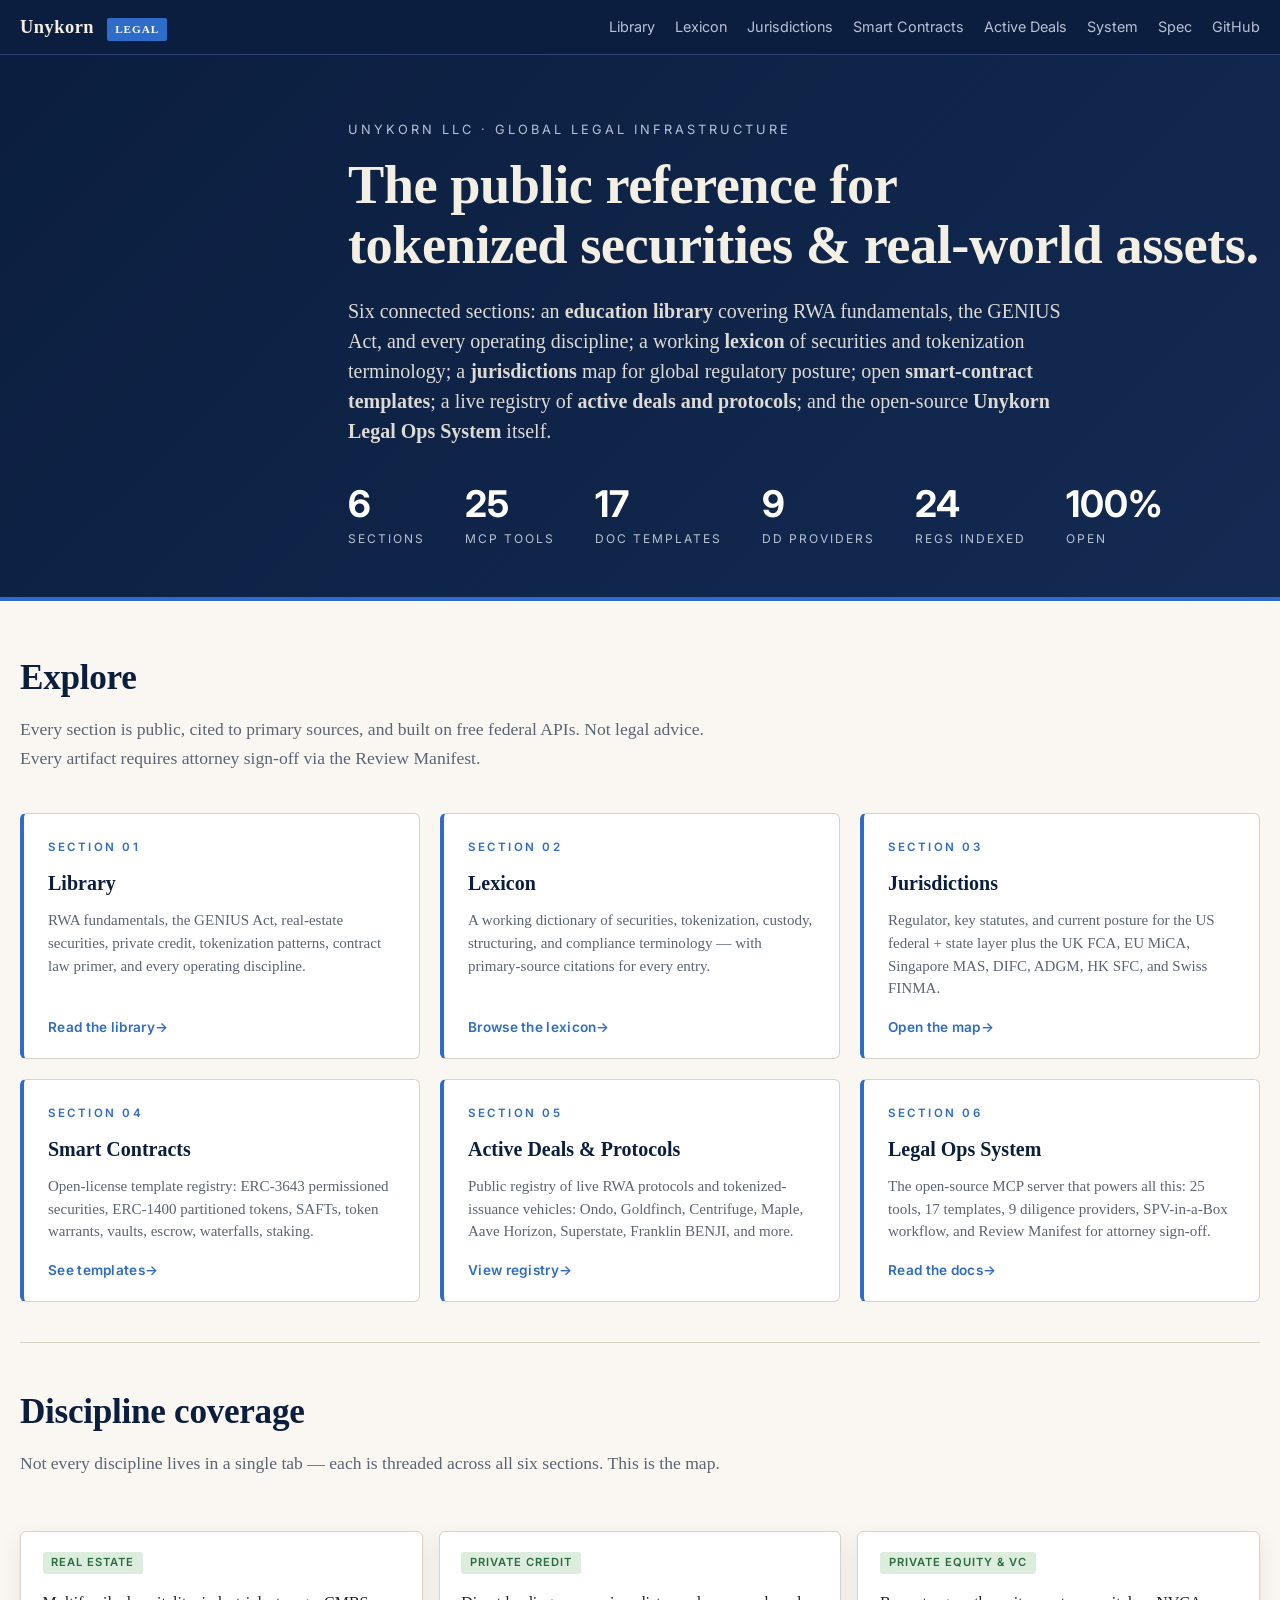
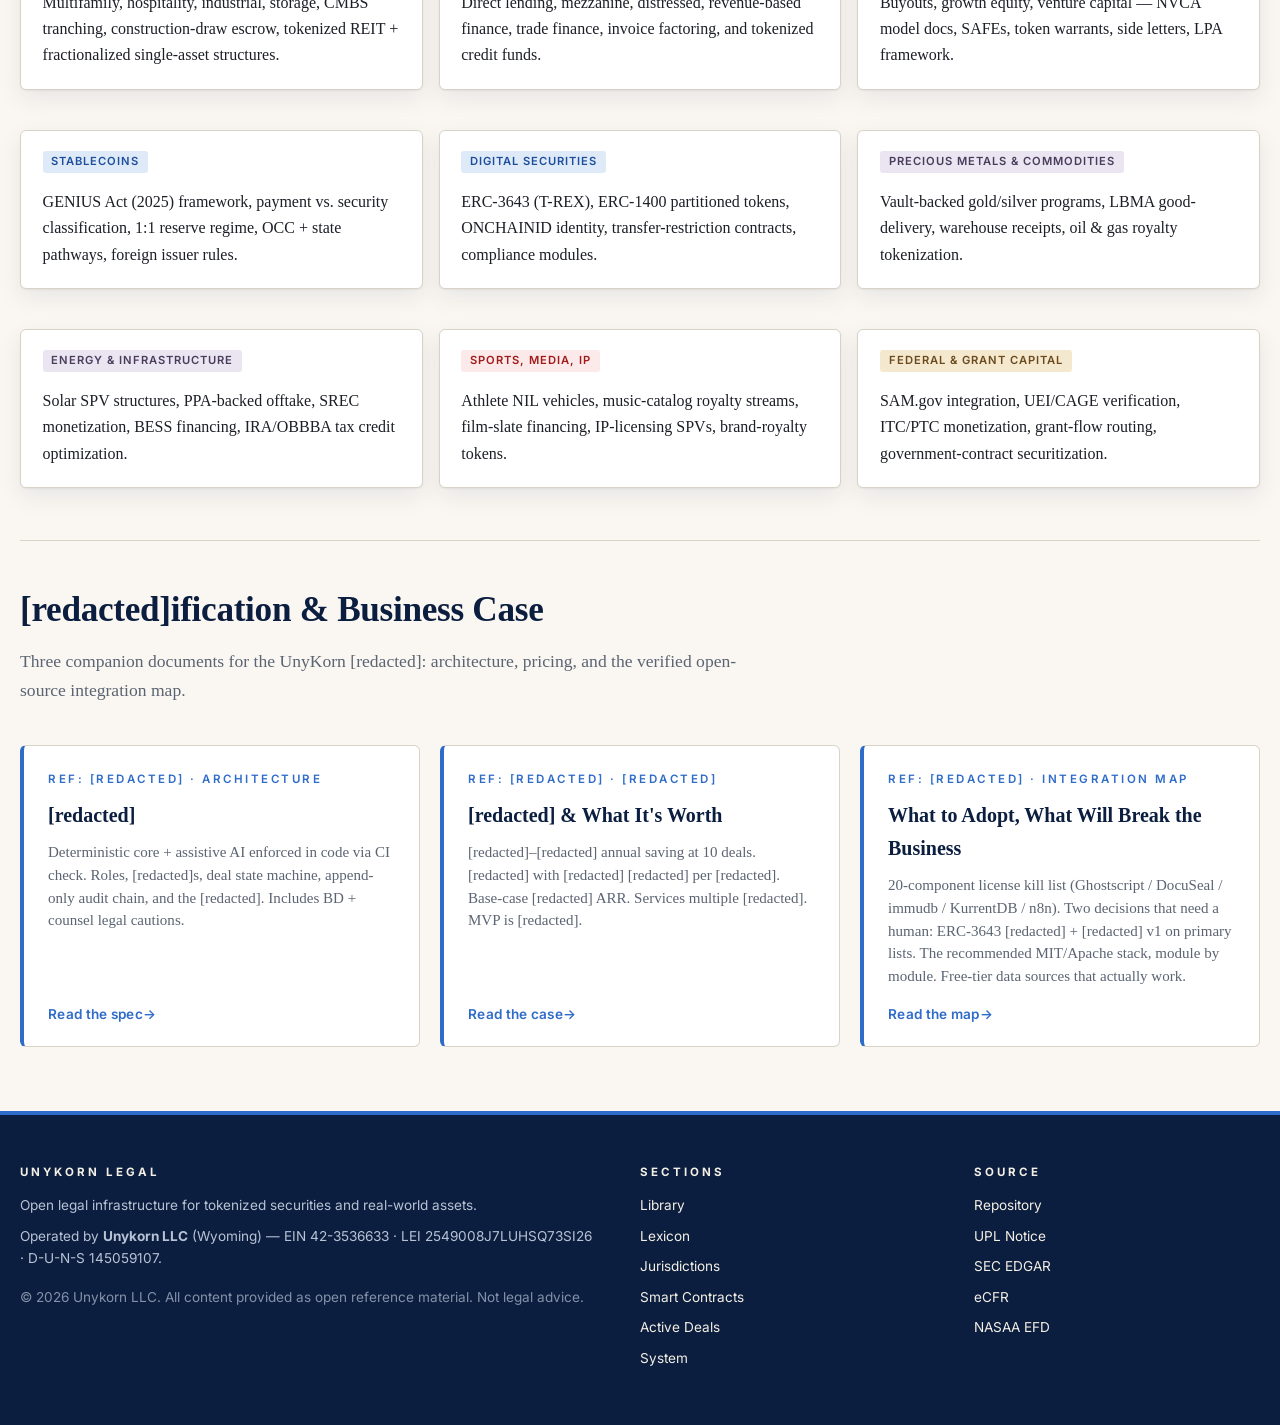
==== index.html @ dd37b507 "Update public site pages (details redacted)" ====
<!DOCTYPE html>
<html lang="en">
<head>
<meta charset="UTF-8" />
<meta name="viewport" content="width=device-width, initial-scale=1.0" />
<title>Unykorn Legal &mdash; Global Legal Infrastructure for Tokenized Securities &amp; RWA</title>
<meta name="description" content="Open legal operations, education library, jurisdictional guides, smart-contract templates, and active-issuance registry for tokenized securities and real-world assets globally." />
<link rel="preconnect" href="https://fonts.googleapis.com" />
<link rel="preconnect" href="https://fonts.gstatic.com" crossorigin />
<link href="https://fonts.googleapis.com/css2?family=Inter:wght@400;500;600;700&display=swap" rel="stylesheet" />
<link rel="stylesheet" href="_ds/tokens.css" />
<link rel="stylesheet" href="_ds/layout.css" />
<link rel="stylesheet" href="_ds/components.css" />
<link rel="stylesheet" href="_ds/shell.css" />
<link rel="stylesheet" href="_ds/print.css" media="print" />
</head>
<body>

<header class="topbar">
  <div class="topbar-inner">
    <a href="/" class="topbar-brand">Unykorn&nbsp;<span class="mark">Legal</span></a>
    <nav class="topbar-nav">
      <a href="/library/">Library</a>
      <a href="/lexicon/">Lexicon</a>
      <a href="/jurisdictions/">Jurisdictions</a>
      <a href="/smart-contracts/">Smart Contracts</a>
      <a href="/deals/">Active Deals</a>
      <a href="/system/">System</a>
      <a href="/[redacted]/">Spec</a>
      <a href="https://github.com/FTHTrading/legal">GitHub</a>
    </nav>
  </div>
</header>

<section class="hero" id="top">
  <div class="hero-inner">
    <div class="eyebrow">Unykorn LLC &middot; Global Legal Infrastructure</div>
    <h1>The public reference for<br />tokenized securities &amp; real-world assets.</h1>
    <p class="lede">
      Six connected sections: an <strong>education library</strong> covering RWA fundamentals,
      the GENIUS Act, and every operating discipline; a working <strong>lexicon</strong> of
      securities and tokenization terminology; a <strong>jurisdictions</strong> map for
      global regulatory posture; open <strong>smart-contract templates</strong>; a live
      registry of <strong>active deals and protocols</strong>; and the open-source
      <strong>Unykorn Legal Ops System</strong> itself.
    </p>
    <div class="hero-stats">
      <div class="hero-stat"><span class="num">6</span><span class="label">Sections</span></div>
      <div class="hero-stat"><span class="num">25</span><span class="label">MCP Tools</span></div>
      <div class="hero-stat"><span class="num">17</span><span class="label">Doc Templates</span></div>
      <div class="hero-stat"><span class="num">9</span><span class="label">DD Providers</span></div>
      <div class="hero-stat"><span class="num">24</span><span class="label">Regs Indexed</span></div>
      <div class="hero-stat"><span class="num">100%</span><span class="label">Open</span></div>
    </div>
  </div>
</section>

<main class="section-hub">
  <h2>Explore</h2>
  <p class="lede">Every section is public, cited to primary sources, and built on free federal APIs. Not legal advice. Every artifact requires attorney sign-off via the Review Manifest.</p>

  <div class="hub-grid">

    <a class="hub-card new" href="/library/">
      <div class="hub-eyebrow">Section 01</div>
      <h3>Library</h3>
      <p>RWA fundamentals, the GENIUS Act, real-estate securities, private credit, tokenization patterns, contract law primer, and every operating discipline.</p>
      <div class="hub-cta">Read the library</div>
    </a>

    <a class="hub-card new" href="/lexicon/">
      <div class="hub-eyebrow">Section 02</div>
      <h3>Lexicon</h3>
      <p>A working dictionary of securities, tokenization, custody, structuring, and compliance terminology &mdash; with primary-source citations for every entry.</p>
      <div class="hub-cta">Browse the lexicon</div>
    </a>

    <a class="hub-card new" href="/jurisdictions/">
      <div class="hub-eyebrow">Section 03</div>
      <h3>Jurisdictions</h3>
      <p>Regulator, key statutes, and current posture for the US federal + state layer plus the UK FCA, EU MiCA, Singapore MAS, DIFC, ADGM, HK SFC, and Swiss FINMA.</p>
      <div class="hub-cta">Open the map</div>
    </a>

    <a class="hub-card new" href="/smart-contracts/">
      <div class="hub-eyebrow">Section 04</div>
      <h3>Smart Contracts</h3>
      <p>Open-license template registry: ERC-3643 permissioned securities, ERC-1400 partitioned tokens, SAFTs, token warrants, vaults, escrow, waterfalls, staking.</p>
      <div class="hub-cta">See templates</div>
    </a>

    <a class="hub-card new" href="/deals/">
      <div class="hub-eyebrow">Section 05</div>
      <h3>Active Deals &amp; Protocols</h3>
      <p>Public registry of live RWA protocols and tokenized-issuance vehicles: Ondo, Goldfinch, Centrifuge, Maple, Aave Horizon, Superstate, Franklin BENJI, and more.</p>
      <div class="hub-cta">View registry</div>
    </a>

    <a class="hub-card new" href="/system/">
      <div class="hub-eyebrow">Section 06</div>
      <h3>Legal Ops System</h3>
      <p>The open-source MCP server that powers all this: 25 tools, 17 templates, 9 diligence providers, SPV-in-a-Box workflow, and Review Manifest for attorney sign-off.</p>
      <div class="hub-cta">Read the docs</div>
    </a>

  </div>

  <hr class="divider" />

  <h2>Discipline coverage</h2>
  <p class="lede">Not every discipline lives in a single tab &mdash; each is threaded across all six sections. This is the map.</p>

  <div class="grid-3">
    <div class="card"><h3><span class="badge b-cat-templates">Real Estate</span></h3><p>Multifamily, hospitality, industrial, storage, CMBS tranching, construction-draw escrow, tokenized REIT + fractionalized single-asset structures.</p></div>
    <div class="card"><h3><span class="badge b-cat-templates">Private Credit</span></h3><p>Direct lending, mezzanine, distressed, revenue-based finance, trade finance, invoice factoring, and tokenized credit funds.</p></div>
    <div class="card"><h3><span class="badge b-cat-templates">Private Equity &amp; VC</span></h3><p>Buyouts, growth equity, venture capital &mdash; NVCA model docs, SAFEs, token warrants, side letters, LPA framework.</p></div>
    <div class="card"><h3><span class="badge b-cat-corpus">Stablecoins</span></h3><p>GENIUS Act (2025) framework, payment vs. security classification, 1:1 reserve regime, OCC + state pathways, foreign issuer rules.</p></div>
    <div class="card"><h3><span class="badge b-cat-corpus">Digital Securities</span></h3><p>ERC-3643 (T-REX), ERC-1400 partitioned tokens, ONCHAINID identity, transfer-restriction contracts, compliance modules.</p></div>
    <div class="card"><h3><span class="badge b-cat-workflow">Precious Metals &amp; Commodities</span></h3><p>Vault-backed gold/silver programs, LBMA good-delivery, warehouse receipts, oil &amp; gas royalty tokenization.</p></div>
    <div class="card"><h3><span class="badge b-cat-workflow">Energy &amp; Infrastructure</span></h3><p>Solar SPV structures, PPA-backed offtake, SREC monetization, BESS financing, IRA/OBBBA tax credit optimization.</p></div>
    <div class="card"><h3><span class="badge b-cat-dd">Sports, Media, IP</span></h3><p>Athlete NIL vehicles, music-catalog royalty streams, film-slate financing, IP-licensing SPVs, brand-royalty tokens.</p></div>
    <div class="card"><h3><span class="badge b-cat-filings">Federal &amp; Grant Capital</span></h3><p>SAM.gov integration, UEI/CAGE verification, ITC/PTC monetization, grant-flow routing, government-contract securitization.</p></div>
  </div>

  <hr class="divider" />

  <h2>[redacted]ification &amp; Business Case</h2>
  <p class="lede">Three companion documents for the UnyKorn [redacted]: architecture, pricing, and the verified open-source integration map.</p>

  <div class="hub-grid">
    <a class="hub-card new" href="/[redacted]/">
      <div class="hub-eyebrow">Ref: [redacted] &middot; Architecture</div>
      <h3>[redacted]</h3>
      <p>Deterministic core + assistive AI enforced in code via CI check. Roles, [redacted]s, deal state machine, append-only audit chain, and the [redacted]. Includes BD + counsel legal cautions.</p>
      <div class="hub-cta">Read the spec</div>
    </a>

    <a class="hub-card new" href="/[redacted]/value/">
      <div class="hub-eyebrow">Ref: [redacted] &middot; [redacted]</div>
      <h3>[redacted] &amp; What It's Worth</h3>
      <p>[redacted]&ndash;[redacted] annual saving at 10 deals. [redacted] with [redacted] [redacted] per [redacted]. Base-case [redacted] ARR. Services multiple [redacted]. MVP is [redacted].</p>
      <div class="hub-cta">Read the case</div>
    </a>

    <a class="hub-card new" href="/[redacted]/integrations/">
      <div class="hub-eyebrow">Ref: [redacted] &middot; Integration Map</div>
      <h3>What to Adopt, What Will Break the Business</h3>
      <p>20-component license kill list (Ghostscript / DocuSeal / immudb / KurrentDB / n8n). Two decisions that need a human: ERC-3643 [redacted] + [redacted] v1 on primary lists. The recommended MIT/Apache stack, module by module. Free-tier data sources that actually work.</p>
      <div class="hub-cta">Read the map</div>
    </a>
  </div>

</main>

<footer class="footer">
  <div class="footer-inner">
    <div>
      <h4>Unykorn Legal</h4>
      <p>Open legal infrastructure for tokenized securities and real-world assets.</p>
      <p>Operated by <strong>Unykorn LLC</strong> (Wyoming) &mdash; EIN 42-3536633 &middot; LEI 2549008J7LUHSQ73SI26 &middot; D-U-N-S 145059107.</p>
      <p style="margin-top: 1rem; opacity: 0.7;">&copy; 2026 Unykorn LLC. All content provided as open reference material. Not legal advice.</p>
    </div>
    <div>
      <h4>Sections</h4>
      <p><a href="/library/">Library</a></p>
      <p><a href="/lexicon/">Lexicon</a></p>
      <p><a href="/jurisdictions/">Jurisdictions</a></p>
      <p><a href="/smart-contracts/">Smart Contracts</a></p>
      <p><a href="/deals/">Active Deals</a></p>
      <p><a href="/system/">System</a></p>
    </div>
    <div>
      <h4>Source</h4>
      <p><a href="https://github.com/FTHTrading/legal">Repository</a></p>
      <p><a href="/NOTICE-NOT-LEGAL-ADVICE.html">UPL Notice</a></p>
      <p><a href="https://www.sec.gov/edgar">SEC EDGAR</a></p>
      <p><a href="https://www.ecfr.gov/">eCFR</a></p>
      <p><a href="https://www.efdnasaa.org/">NASAA EFD</a></p>
    </div>
  </div>
</footer>

</body>
</html>
---- _ds/tokens.css ----
/* ============================================================
   FTHTrading / legal — Design Tokens
   3-band color system: Band A (deep steel) / Band B (accent sky)
   / Band C (working paper). Serif Georgia body, sans Inter UI.
   ============================================================ */

:root {
  /* ── Band A: deep steel (nav, hero, footer) ─────────────── */
  --band-a-bg:            #0b1e3f;   /* deep navy */
  --band-a-bg-2:          #142a52;   /* lighter navy for gradients */
  --band-a-fg:            #f4efe4;   /* warm cream on dark */
  --band-a-fg-dim:        #b7c2d4;   /* dim caption color */
  --band-a-rule:          #2e4370;   /* rule / divider */

  /* ── Band B: accent sky (highlights, links, CTAs) ───────── */
  --band-b-bg:            #edf3fb;
  --band-b-accent:        #2f6cc9;   /* action blue */
  --band-b-accent-strong: #1e4f9c;   /* hover / active */
  --band-b-accent-soft:   #dfeaf9;   /* pill bg */

  /* ── Band C: working paper (content) ────────────────────── */
  --band-c-bg:            #faf7f2;   /* warm paper */
  --band-c-bg-alt:        #ffffff;   /* clean white for cards */
  --band-c-fg:            #1c1f26;   /* body text */
  --band-c-fg-dim:        #5b6472;   /* muted */
  --band-c-rule:          #d9d3c7;   /* rule on paper */
  --band-c-code-bg:       #f0ece2;

  /* ── Semantic (status / severity) ───────────────────────── */
  --sev-critical:         #a01c1c;   /* deep red */
  --sev-critical-bg:      #fce9e9;
  --sev-high:             #b45309;   /* dark amber */
  --sev-high-bg:          #fbeecd;
  --sev-medium:           #8b6d1d;   /* olive */
  --sev-medium-bg:        #f7efd6;
  --sev-low:              #2c6b3f;   /* muted forest */
  --sev-low-bg:           #dcecdd;
  --sev-info:             #2f6cc9;   /* action blue */
  --sev-info-bg:          #dfeaf9;
  --sev-clean:            #2c6b3f;
  --sev-clean-bg:         #dcecdd;

  /* ── License badges ─────────────────────────────────────── */
  --lic-public:           #2c6b3f;
  --lic-public-bg:        #dcecdd;
  --lic-sec:              #1e4f9c;
  --lic-sec-bg:           #dfeaf9;
  --lic-industry:         #6b4a1d;
  --lic-industry-bg:      #f4e8cf;
  --lic-internal:         #4a3d5c;
  --lic-internal-bg:      #ebe5f2;

  /* ── Category chips ─────────────────────────────────────── */
  --cat-corpus:           #1e4f9c;
  --cat-corpus-bg:        #dfeaf9;
  --cat-dd:               #a01c1c;
  --cat-dd-bg:            #fce9e9;
  --cat-templates:        #2c6b3f;
  --cat-templates-bg:     #dcecdd;
  --cat-filings:          #6b4a1d;
  --cat-filings-bg:       #f4e8cf;
  --cat-workflow:         #4a3d5c;
  --cat-workflow-bg:      #ebe5f2;

  /* ── Type ───────────────────────────────────────────────── */
  --font-serif:           Georgia, "Times New Roman", "Iowan Old Style", serif;
  --font-sans:            "Inter", -apple-system, BlinkMacSystemFont, "Segoe UI", Roboto, sans-serif;
  --font-mono:            "SF Mono", Menlo, Consolas, "Courier New", monospace;

  --fs-hero:              clamp(2.2rem, 4vw + 1rem, 3.4rem);
  --fs-h1:                clamp(1.6rem, 2vw + 0.8rem, 2.2rem);
  --fs-h2:                1.55rem;
  --fs-h3:                1.2rem;
  --fs-body:              1rem;
  --fs-small:             0.87rem;
  --fs-tiny:              0.78rem;

  --lh-tight:             1.2;
  --lh-body:              1.65;

  /* ── Spacing scale ──────────────────────────────────────── */
  --s-1: 0.25rem;
  --s-2: 0.5rem;
  --s-3: 0.75rem;
  --s-4: 1rem;
  --s-5: 1.5rem;
  --s-6: 2rem;
  --s-7: 3rem;
  --s-8: 4rem;

  /* ── Layout ─────────────────────────────────────────────── */
  --max-content-w:        980px;
  --sidebar-w:            280px;
  --page-radius:          6px;
  --shadow-card:          0 1px 2px rgba(11,30,63,0.06), 0 8px 24px rgba(11,30,63,0.08);
  --shadow-hero:          0 8px 30px rgba(11,30,63,0.15);
}
---- _ds/layout.css ----
/* ============================================================
   Layout — reset + sidebar TOC + content column + hero
   ============================================================ */

*, *::before, *::after { box-sizing: border-box; }

html {
  scroll-behavior: smooth;
  scroll-padding-top: 80px;   /* sticky nav offset */
  -webkit-text-size-adjust: 100%;
}

body {
  margin: 0;
  font-family: var(--font-serif);
  font-size: var(--fs-body);
  line-height: var(--lh-body);
  color: var(--band-c-fg);
  background: var(--band-c-bg);
  -webkit-font-smoothing: antialiased;
}

img, svg { max-width: 100%; display: block; }
a { color: var(--band-b-accent); text-decoration: underline; text-underline-offset: 3px; text-decoration-thickness: 1px; }
a:hover { color: var(--band-b-accent-strong); text-decoration-thickness: 2px; }

/* ── Top bar (Band A) ─────────────────────────────────────── */

.topbar {
  position: sticky;
  top: 0;
  z-index: 100;
  background: var(--band-a-bg);
  color: var(--band-a-fg);
  border-bottom: 1px solid var(--band-a-rule);
  font-family: var(--font-sans);
}
.topbar-inner {
  max-width: 1280px;
  margin: 0 auto;
  padding: 0.75rem 1.25rem;
  display: flex;
  align-items: center;
  gap: 1.5rem;
}
.topbar-brand {
  font-family: var(--font-serif);
  font-size: 1.15rem;
  font-weight: 700;
  color: var(--band-a-fg);
  text-decoration: none;
  letter-spacing: 0.5px;
  display: flex;
  align-items: baseline;
  gap: 0.5rem;
}
.topbar-brand:hover { color: var(--band-a-fg); text-decoration: none; }
.topbar-brand .mark {
  display: inline-block;
  padding: 0.15rem 0.5rem;
  background: var(--band-b-accent);
  color: white;
  border-radius: 2px;
  font-size: 0.7rem;
  font-weight: 600;
  letter-spacing: 1px;
  text-transform: uppercase;
  vertical-align: middle;
}
.topbar-nav {
  margin-left: auto;
  display: flex;
  gap: 1.25rem;
  font-size: 0.9rem;
}
.topbar-nav a {
  color: var(--band-a-fg-dim);
  text-decoration: none;
}
.topbar-nav a:hover { color: var(--band-a-fg); }

/* ── Hero (Band A) ────────────────────────────────────────── */

.hero {
  background: linear-gradient(135deg, var(--band-a-bg) 0%, var(--band-a-bg-2) 100%);
  color: var(--band-a-fg);
  padding: 4rem 1.25rem 3rem;
  border-bottom: 4px solid var(--band-b-accent);
}
.hero-inner {
  max-width: 1280px;
  margin: 0 auto;
  padding-left: calc(var(--sidebar-w) + 3rem);
}
@media (max-width: 1100px) {
  .hero-inner { padding-left: 1.25rem; }
}
.hero h1 {
  font-family: var(--font-serif);
  font-size: var(--fs-hero);
  line-height: 1.1;
  margin: 0 0 1rem 0;
  letter-spacing: -0.5px;
}
.hero .eyebrow {
  font-family: var(--font-sans);
  font-size: 0.8rem;
  letter-spacing: 3px;
  text-transform: uppercase;
  color: var(--band-a-fg-dim);
  margin-bottom: 1rem;
}
.hero .lede {
  font-size: 1.25rem;
  line-height: 1.5;
  max-width: 720px;
  color: var(--band-a-fg);
  opacity: 0.9;
}
.hero .hero-stats {
  display: flex;
  gap: 2.5rem;
  margin-top: 2.5rem;
  flex-wrap: wrap;
}
.hero .hero-stat {
  font-family: var(--font-sans);
}
.hero .hero-stat .num {
  font-size: 2.3rem;
  font-weight: 700;
  color: white;
  line-height: 1;
  display: block;
}
.hero .hero-stat .label {
  font-size: 0.75rem;
  letter-spacing: 2px;
  text-transform: uppercase;
  color: var(--band-a-fg-dim);
  margin-top: 0.4rem;
  display: block;
}

/* ── Main layout: sidebar + content ───────────────────────── */

.page {
  max-width: 1280px;
  margin: 0 auto;
  padding: 2rem 1.25rem 4rem;
  display: grid;
  grid-template-columns: var(--sidebar-w) 1fr;
  gap: 3rem;
  align-items: start;
}
@media (max-width: 1100px) {
  .page { grid-template-columns: 1fr; gap: 1.5rem; }
}

/* ── Sidebar TOC ──────────────────────────────────────────── */

.toc {
  position: sticky;
  top: 80px;
  max-height: calc(100vh - 100px);
  overflow-y: auto;
  font-family: var(--font-sans);
  font-size: 0.87rem;
  padding-right: 0.5rem;
}
@media (max-width: 1100px) {
  .toc {
    position: static;
    max-height: none;
    padding: 1rem 1.25rem;
    background: var(--band-c-bg-alt);
    border: 1px solid var(--band-c-rule);
    border-radius: var(--page-radius);
  }
}
.toc h2 {
  font-family: var(--font-sans);
  font-size: 0.72rem;
  letter-spacing: 3px;
  text-transform: uppercase;
  color: var(--band-c-fg-dim);
  margin: 0 0 0.8rem 0;
  font-weight: 600;
}
.toc ol {
  list-style: none;
  padding: 0;
  margin: 0;
  counter-reset: toc;
}
.toc ol > li {
  counter-increment: toc;
  margin: 0.35rem 0;
  line-height: 1.35;
}
.toc ol > li::before {
  content: counter(toc, decimal-leading-zero);
  color: var(--band-c-fg-dim);
  font-size: 0.75rem;
  font-variant-numeric: tabular-nums;
  margin-right: 0.6rem;
}
.toc a {
  color: var(--band-c-fg);
  text-decoration: none;
  display: inline;
}
.toc a:hover { color: var(--band-b-accent); text-decoration: underline; }
.toc .sub {
  list-style: none;
  padding: 0 0 0 1.5rem;
  margin: 0.3rem 0 0.5rem 0;
  font-size: 0.83rem;
  color: var(--band-c-fg-dim);
}
.toc .sub li { margin: 0.2rem 0; }

/* ── Content column ───────────────────────────────────────── */

.content {
  min-width: 0;
}
.content section {
  margin-bottom: 3.5rem;
  scroll-margin-top: 80px;
}
.content h2 {
  font-family: var(--font-serif);
  font-size: var(--fs-h1);
  line-height: 1.2;
  margin: 0 0 1rem 0;
  padding-bottom: 0.5rem;
  border-bottom: 3px solid var(--band-a-bg);
  letter-spacing: -0.3px;
}
.content h3 {
  font-family: var(--font-serif);
  font-size: var(--fs-h3);
  margin: 2rem 0 0.5rem 0;
  color: var(--band-a-bg);
}
.content p { margin: 0 0 1rem 0; }
.content ul, .content ol { margin: 0 0 1rem 1.5rem; padding: 0; }
.content li { margin: 0.35rem 0; }

/* ── Footer (Band A) ──────────────────────────────────────── */

.footer {
  background: var(--band-a-bg);
  color: var(--band-a-fg-dim);
  padding: 3rem 1.25rem;
  font-family: var(--font-sans);
  font-size: 0.85rem;
  border-top: 4px solid var(--band-b-accent);
}
.footer-inner {
  max-width: 1280px;
  margin: 0 auto;
  display: grid;
  grid-template-columns: 2fr 1fr 1fr;
  gap: 3rem;
}
@media (max-width: 800px) {
  .footer-inner { grid-template-columns: 1fr; gap: 1.5rem; }
}
.footer h4 {
  font-family: var(--font-sans);
  font-size: 0.72rem;
  letter-spacing: 3px;
  text-transform: uppercase;
  color: var(--band-a-fg);
  margin: 0 0 0.8rem 0;
}
.footer a { color: var(--band-a-fg); text-decoration: none; }
.footer a:hover { text-decoration: underline; }
.footer p { margin: 0 0 0.5rem 0; }
---- _ds/components.css ----
/* ============================================================
   Components — callouts, badges, cards, tables, code
   ============================================================ */

/* ── Callouts ─────────────────────────────────────────────── */

.callout {
  border-left: 4px solid var(--band-b-accent);
  background: var(--band-b-bg);
  padding: 1rem 1.25rem;
  margin: 1.5rem 0;
  border-radius: 0 var(--page-radius) var(--page-radius) 0;
}
.callout .cta-label {
  font-family: var(--font-sans);
  font-size: 0.72rem;
  letter-spacing: 3px;
  text-transform: uppercase;
  color: var(--band-b-accent-strong);
  font-weight: 700;
  margin-bottom: 0.35rem;
  display: block;
}
.callout p:last-child { margin-bottom: 0; }
.callout.critical {
  border-left-color: var(--sev-critical);
  background: var(--sev-critical-bg);
}
.callout.critical .cta-label { color: var(--sev-critical); }
.callout.high {
  border-left-color: var(--sev-high);
  background: var(--sev-high-bg);
}
.callout.high .cta-label { color: var(--sev-high); }
.callout.safe {
  border-left-color: var(--sev-clean);
  background: var(--sev-clean-bg);
}
.callout.safe .cta-label { color: var(--sev-clean); }

/* ── Badges (chips) ───────────────────────────────────────── */

.badge {
  display: inline-block;
  font-family: var(--font-sans);
  font-size: 0.7rem;
  font-weight: 600;
  letter-spacing: 1px;
  text-transform: uppercase;
  padding: 0.2rem 0.55rem;
  border-radius: 3px;
  vertical-align: middle;
  line-height: 1.4;
  margin-right: 0.35rem;
  white-space: nowrap;
}

/* Severity */
.b-critical { background: var(--sev-critical-bg); color: var(--sev-critical); }
.b-high     { background: var(--sev-high-bg);     color: var(--sev-high); }
.b-medium   { background: var(--sev-medium-bg);   color: var(--sev-medium); }
.b-low      { background: var(--sev-low-bg);      color: var(--sev-low); }
.b-info     { background: var(--sev-info-bg);     color: var(--sev-info); }
.b-clean    { background: var(--sev-clean-bg);    color: var(--sev-clean); }

/* License */
.b-lic-public   { background: var(--lic-public-bg);   color: var(--lic-public); }
.b-lic-sec      { background: var(--lic-sec-bg);      color: var(--lic-sec); }
.b-lic-industry { background: var(--lic-industry-bg); color: var(--lic-industry); }
.b-lic-internal { background: var(--lic-internal-bg); color: var(--lic-internal); }

/* Category */
.b-cat-corpus    { background: var(--cat-corpus-bg);    color: var(--cat-corpus); }
.b-cat-dd        { background: var(--cat-dd-bg);        color: var(--cat-dd); }
.b-cat-templates { background: var(--cat-templates-bg); color: var(--cat-templates); }
.b-cat-filings   { background: var(--cat-filings-bg);   color: var(--cat-filings); }
.b-cat-workflow  { background: var(--cat-workflow-bg);  color: var(--cat-workflow); }

/* ── Cards ────────────────────────────────────────────────── */

.card {
  background: var(--band-c-bg-alt);
  border: 1px solid var(--band-c-rule);
  border-radius: var(--page-radius);
  padding: 1.25rem 1.35rem;
  margin: 0.75rem 0;
  box-shadow: var(--shadow-card);
}
.card h3 {
  margin-top: 0 !important;
  margin-bottom: 0.5rem !important;
  color: var(--band-a-bg) !important;
  font-size: 1.05rem !important;
  display: flex;
  align-items: baseline;
  gap: 0.5rem;
  flex-wrap: wrap;
}
.card p:last-child { margin-bottom: 0; }
.card .meta {
  font-family: var(--font-sans);
  font-size: 0.78rem;
  color: var(--band-c-fg-dim);
  margin-top: 0.5rem;
}
.card code {
  font-family: var(--font-mono);
  font-size: 0.82rem;
  background: var(--band-c-code-bg);
  color: var(--band-a-bg);
  padding: 0.1rem 0.35rem;
  border-radius: 3px;
}

.grid-2 { display: grid; grid-template-columns: 1fr 1fr; gap: 1rem; }
.grid-3 { display: grid; grid-template-columns: repeat(3, 1fr); gap: 1rem; }
@media (max-width: 700px) {
  .grid-2, .grid-3 { grid-template-columns: 1fr; }
}

/* ── Tables ───────────────────────────────────────────────── */

table {
  width: 100%;
  border-collapse: collapse;
  margin: 1rem 0;
  font-size: 0.92rem;
  background: var(--band-c-bg-alt);
  box-shadow: var(--shadow-card);
  border-radius: var(--page-radius);
  overflow: hidden;
}
th, td {
  padding: 0.7rem 0.85rem;
  border-bottom: 1px solid var(--band-c-rule);
  text-align: left;
  vertical-align: top;
}
th {
  background: var(--band-a-bg);
  color: var(--band-a-fg);
  font-family: var(--font-sans);
  font-size: 0.75rem;
  font-weight: 600;
  letter-spacing: 1.5px;
  text-transform: uppercase;
  border-bottom: none;
}
tr:last-child td { border-bottom: none; }
tbody tr:nth-child(odd) { background: var(--band-c-bg); }
td code {
  font-family: var(--font-mono);
  font-size: 0.85rem;
  background: var(--band-c-code-bg);
  padding: 0.1rem 0.35rem;
  border-radius: 3px;
  color: var(--band-a-bg);
}

/* ── Code blocks ──────────────────────────────────────────── */

pre {
  background: var(--band-a-bg);
  color: var(--band-a-fg);
  padding: 1rem 1.25rem;
  border-radius: var(--page-radius);
  overflow-x: auto;
  font-family: var(--font-mono);
  font-size: 0.85rem;
  line-height: 1.55;
  margin: 1rem 0;
}
pre code { color: inherit; background: transparent; padding: 0; }
p code, li code {
  font-family: var(--font-mono);
  font-size: 0.86rem;
  background: var(--band-c-code-bg);
  color: var(--band-a-bg);
  padding: 0.1rem 0.4rem;
  border-radius: 3px;
}

/* ── Timeline / step list ─────────────────────────────────── */

.steps {
  counter-reset: step;
  padding: 0;
  list-style: none;
}
.steps > li {
  counter-increment: step;
  position: relative;
  padding-left: 3rem;
  margin-bottom: 1.5rem;
  min-height: 2rem;
}
.steps > li::before {
  content: counter(step);
  position: absolute;
  left: 0;
  top: 0;
  width: 2.25rem;
  height: 2.25rem;
  background: var(--band-a-bg);
  color: var(--band-a-fg);
  border-radius: 50%;
  display: flex;
  align-items: center;
  justify-content: center;
  font-family: var(--font-sans);
  font-weight: 600;
  font-size: 0.9rem;
  box-shadow: var(--shadow-card);
}
.steps > li h4 {
  margin: 0.2rem 0 0.5rem 0;
  font-family: var(--font-serif);
  font-size: 1.05rem;
  color: var(--band-a-bg);
}
.steps > li p { margin: 0; }

/* ── Two-column split (do / don't) ────────────────────────── */

.split {
  display: grid;
  grid-template-columns: 1fr 1fr;
  gap: 1.25rem;
  margin: 1.5rem 0;
}
@media (max-width: 700px) { .split { grid-template-columns: 1fr; } }
.split .col {
  padding: 1.25rem 1.35rem;
  border-radius: var(--page-radius);
  border: 1px solid var(--band-c-rule);
  background: var(--band-c-bg-alt);
}
.split .col.do {
  border-left: 4px solid var(--sev-clean);
}
.split .col.dont {
  border-left: 4px solid var(--sev-critical);
}
.split h3 {
  margin-top: 0 !important;
  font-size: 0.95rem !important;
  font-family: var(--font-sans) !important;
  letter-spacing: 1.5px;
  text-transform: uppercase;
}
.split .col.do h3 { color: var(--sev-clean) !important; }
.split .col.dont h3 { color: var(--sev-critical) !important; }
.split ul { margin: 0.5rem 0 0 1.25rem; }

/* ── Diagram block (ASCII / SVG) ──────────────────────────── */

.diagram {
  background: var(--band-c-bg-alt);
  border: 1px solid var(--band-c-rule);
  border-radius: var(--page-radius);
  padding: 1.5rem;
  margin: 1.5rem 0;
  overflow-x: auto;
  font-family: var(--font-mono);
  font-size: 0.82rem;
  line-height: 1.4;
  color: var(--band-a-bg);
  white-space: pre;
}

/* ── Divider ──────────────────────────────────────────────── */

.divider {
  border: none;
  border-top: 1px solid var(--band-c-rule);
  margin: 2.5rem 0;
}

/* ── Page anchor mark ─────────────────────────────────────── */

section > h2 .anchor,
section > h3 .anchor {
  color: var(--band-c-fg-dim);
  font-family: var(--font-sans);
  font-size: 0.72rem;
  letter-spacing: 2px;
  vertical-align: middle;
  margin-right: 0.75rem;
  font-weight: 400;
}
---- _ds/shell.css ----
/* ============================================================
   Shared page shell — used by every subpage (hub landing, library,
   lexicon, jurisdictions, smart-contracts, deals). Extends the
   base tokens + layout + components.
   ============================================================ */

/* Hub landing / cards grid */

.section-hub {
  max-width: 1280px;
  margin: 0 auto;
  padding: 3rem 1.25rem 4rem;
}
.section-hub h2 {
  font-family: var(--font-serif);
  font-size: var(--fs-h1);
  margin: 0 0 0.5rem 0;
  color: var(--band-a-bg);
  letter-spacing: -0.3px;
}
.section-hub .lede {
  color: var(--band-c-fg-dim);
  font-size: 1.1rem;
  margin: 0 0 2.5rem 0;
  max-width: 720px;
}

.hub-grid {
  display: grid;
  grid-template-columns: repeat(3, 1fr);
  gap: 1.25rem;
}
@media (max-width: 900px) { .hub-grid { grid-template-columns: 1fr 1fr; } }
@media (max-width: 620px) { .hub-grid { grid-template-columns: 1fr; } }

.hub-card {
  background: var(--band-c-bg-alt);
  border: 1px solid var(--band-c-rule);
  border-radius: var(--page-radius);
  padding: 1.5rem 1.5rem 1.25rem;
  text-decoration: none !important;
  color: inherit;
  transition: transform 120ms ease, box-shadow 120ms ease, border-color 120ms ease;
  display: flex;
  flex-direction: column;
  min-height: 200px;
}
.hub-card:hover {
  transform: translateY(-2px);
  box-shadow: var(--shadow-card);
  border-color: var(--band-b-accent);
  color: inherit;
}
.hub-card .hub-eyebrow {
  font-family: var(--font-sans);
  font-size: 0.72rem;
  letter-spacing: 2.5px;
  text-transform: uppercase;
  color: var(--band-b-accent);
  font-weight: 600;
  margin-bottom: 0.6rem;
}
.hub-card h3 {
  font-family: var(--font-serif);
  font-size: 1.25rem;
  margin: 0 0 0.6rem 0;
  color: var(--band-a-bg);
}
.hub-card p {
  color: var(--band-c-fg-dim);
  font-size: 0.94rem;
  margin: 0 0 1rem 0;
  line-height: 1.5;
}
.hub-card .hub-cta {
  margin-top: auto;
  font-family: var(--font-sans);
  font-size: 0.85rem;
  font-weight: 600;
  color: var(--band-b-accent);
  letter-spacing: 0.3px;
}
.hub-card .hub-cta::after {
  content: " →";
  transition: transform 120ms ease;
  display: inline-block;
}
.hub-card:hover .hub-cta::after { transform: translateX(3px); }

/* Section index card variants */

.hub-card.new {
  border-left: 4px solid var(--band-b-accent);
}
.hub-card.wip {
  border-left: 4px solid var(--sev-medium);
}
.hub-card.wip::after {
  content: "In Progress";
  position: absolute;
  top: 0.6rem;
  right: 0.75rem;
  font-family: var(--font-sans);
  font-size: 0.65rem;
  letter-spacing: 1.5px;
  color: var(--sev-medium);
  text-transform: uppercase;
  font-weight: 600;
}
.hub-card {
  position: relative;
}

/* Breadcrumb */

.crumbs {
  max-width: 1280px;
  margin: 0 auto;
  padding: 1rem 1.25rem 0;
  font-family: var(--font-sans);
  font-size: 0.83rem;
  color: var(--band-c-fg-dim);
}
.crumbs a { color: var(--band-c-fg-dim); text-decoration: none; }
.crumbs a:hover { color: var(--band-b-accent); text-decoration: underline; }
.crumbs .sep { margin: 0 0.5rem; color: var(--band-c-rule); }
.crumbs .current { color: var(--band-a-bg); font-weight: 500; }

/* Subpage hero (smaller than home hero) */

.subhero {
  background: linear-gradient(135deg, var(--band-a-bg) 0%, var(--band-a-bg-2) 100%);
  color: var(--band-a-fg);
  padding: 3rem 1.25rem 2.5rem;
  border-bottom: 4px solid var(--band-b-accent);
}
.subhero-inner {
  max-width: 1280px;
  margin: 0 auto;
}
.subhero .eyebrow {
  font-family: var(--font-sans);
  font-size: 0.75rem;
  letter-spacing: 3px;
  text-transform: uppercase;
  color: var(--band-a-fg-dim);
  margin-bottom: 0.6rem;
}
.subhero h1 {
  font-family: var(--font-serif);
  font-size: var(--fs-h1);
  line-height: 1.15;
  margin: 0 0 0.75rem 0;
  color: white;
  letter-spacing: -0.3px;
}
.subhero .lede {
  font-size: 1.1rem;
  max-width: 720px;
  color: var(--band-a-fg);
  opacity: 0.9;
  margin: 0;
}

/* Content wrapper for subpages (no sidebar, wider) */

.content-wide {
  max-width: 1000px;
  margin: 0 auto;
  padding: 2.5rem 1.25rem 4rem;
}
.content-wide h2 {
  font-family: var(--font-serif);
  font-size: 1.6rem;
  margin: 2.5rem 0 0.75rem;
  padding-bottom: 0.5rem;
  border-bottom: 2px solid var(--band-a-bg);
  letter-spacing: -0.3px;
}
.content-wide h2:first-child { margin-top: 0; }
.content-wide h3 {
  font-family: var(--font-serif);
  font-size: 1.15rem;
  margin: 1.5rem 0 0.5rem;
  color: var(--band-a-bg);
}
.content-wide p { margin: 0 0 1rem 0; }
.content-wide ul, .content-wide ol { margin: 0 0 1rem 1.5rem; }
.content-wide li { margin: 0.35rem 0; }
---- _ds/print.css ----
/* ============================================================
   Print stylesheet — export as PDF for offline reference
   ============================================================ */

@media print {
  body {
    background: white;
    color: black;
    font-size: 10.5pt;
    line-height: 1.4;
  }
  .topbar, .footer, .toc { display: none; }
  .hero {
    background: white !important;
    color: black !important;
    padding: 0 0 1rem 0 !important;
    border-bottom: 2px solid black !important;
  }
  .hero-inner { padding-left: 0 !important; }
  .hero h1, .hero .eyebrow, .hero .lede { color: black !important; }
  .hero .hero-stat .num { color: black !important; }
  .page {
    grid-template-columns: 1fr !important;
    max-width: none !important;
    padding: 0 !important;
    gap: 0 !important;
  }
  .content section {
    page-break-inside: avoid;
    margin-bottom: 1.5rem !important;
  }
  h2, h3, h4 { page-break-after: avoid; }
  table, .card, .callout, pre { page-break-inside: avoid; box-shadow: none !important; }
  a { color: black !important; text-decoration: none !important; }
  a[href]::after { content: " (" attr(href) ")"; font-size: 9pt; color: #555; }
  a[href^="#"]::after, a[href^="javascript"]::after { content: ""; }
  pre { background: #f4f4f4 !important; color: black !important; border: 1px solid #ccc; }
  th { background: #ddd !important; color: black !important; }
}
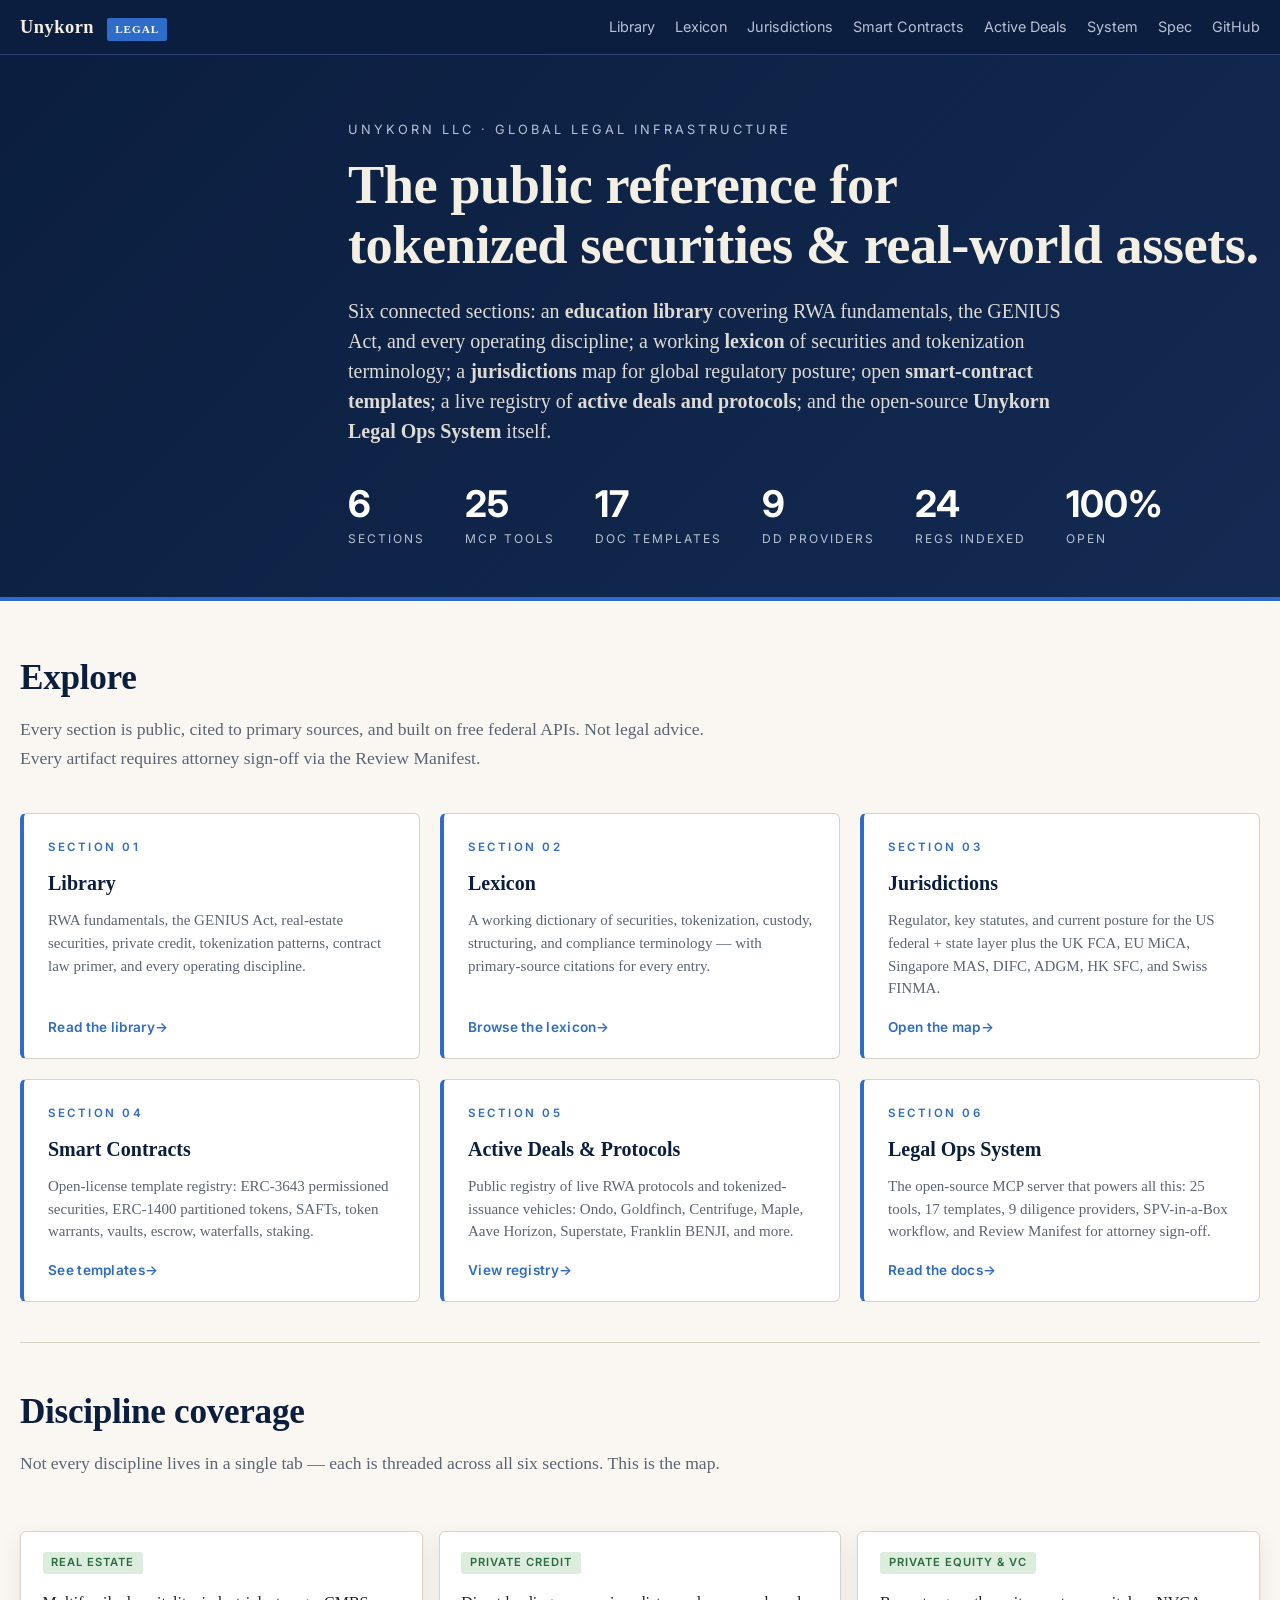
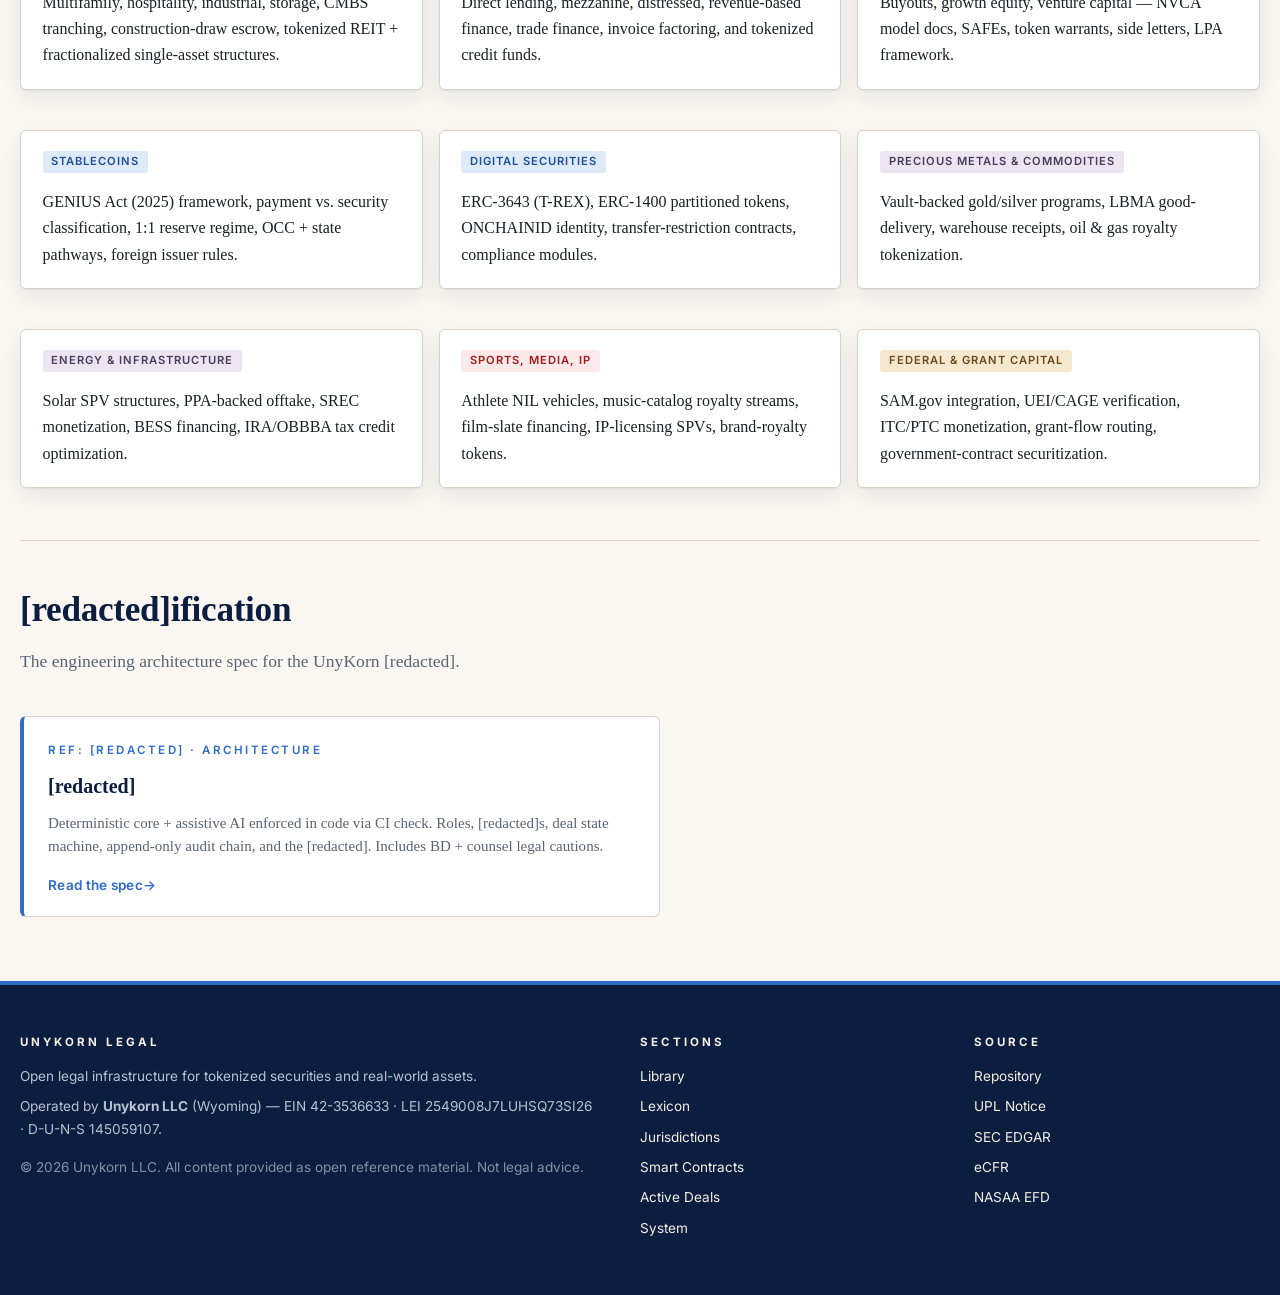
==== commit 19fef287: "Update public site pages (details redacted)" ====
--- a/index.html
+++ b/index.html
@@ -124,31 +124,15 @@
 
   <hr class="divider" />
 
-  <h2>[redacted]ification &amp; Business Case</h2>
-  <p class="lede">Three companion documents for the UnyKorn [redacted]: architecture, pricing, and the verified open-source integration map.</p>
+  <h2>[redacted]ification</h2>
+  <p class="lede">The engineering architecture spec for the UnyKorn [redacted].</p>
 
-  <div class="hub-grid">
-    <a class="hub-card new" href="/[redacted]/">
-      <div class="hub-eyebrow">Ref: [redacted] &middot; Architecture</div>
-      <h3>[redacted]</h3>
-      <p>Deterministic core + assistive AI enforced in code via CI check. Roles, [redacted]s, deal state machine, append-only audit chain, and the [redacted]. Includes BD + counsel legal cautions.</p>
-      <div class="hub-cta">Read the spec</div>
-    </a>
-
-    <a class="hub-card new" href="/[redacted]/value/">
-      <div class="hub-eyebrow">Ref: [redacted] &middot; [redacted]</div>
-      <h3>[redacted] &amp; What It's Worth</h3>
-      <p>[redacted]&ndash;[redacted] annual saving at 10 deals. [redacted] with [redacted] [redacted] per [redacted]. Base-case [redacted] ARR. Services multiple [redacted]. MVP is [redacted].</p>
-      <div class="hub-cta">Read the case</div>
-    </a>
-
-    <a class="hub-card new" href="/[redacted]/integrations/">
-      <div class="hub-eyebrow">Ref: [redacted] &middot; Integration Map</div>
-      <h3>What to Adopt, What Will Break the Business</h3>
-      <p>20-component license kill list (Ghostscript / DocuSeal / immudb / KurrentDB / n8n). Two decisions that need a human: ERC-3643 [redacted] + [redacted] v1 on primary lists. The recommended MIT/Apache stack, module by module. Free-tier data sources that actually work.</p>
-      <div class="hub-cta">Read the map</div>
-    </a>
-  </div>
+  <a class="hub-card new" href="/[redacted]/" style="max-width: 640px;">
+    <div class="hub-eyebrow">Ref: [redacted] &middot; Architecture</div>
+    <h3>[redacted]</h3>
+    <p>Deterministic core + assistive AI enforced in code via CI check. Roles, [redacted]s, deal state machine, append-only audit chain, and the [redacted]. Includes BD + counsel legal cautions.</p>
+    <div class="hub-cta">Read the spec</div>
+  </a>
 
 </main>
 
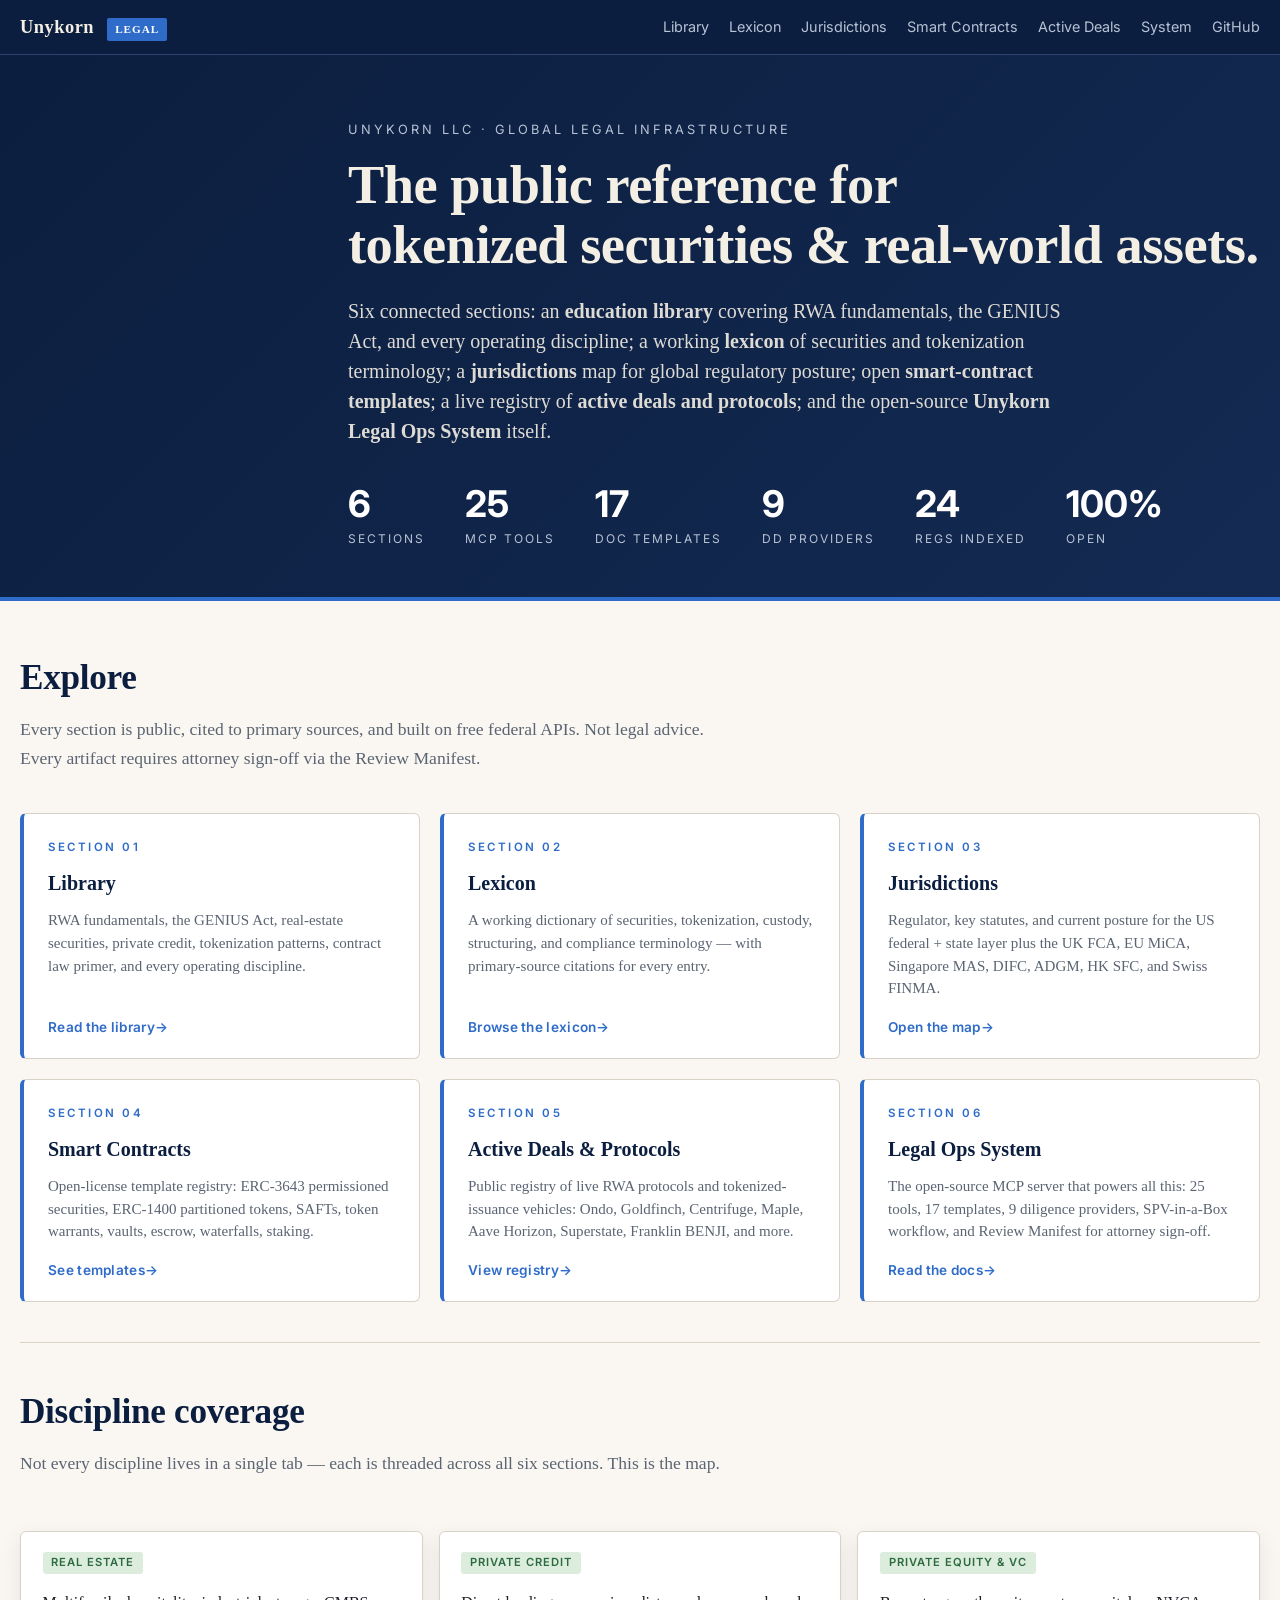
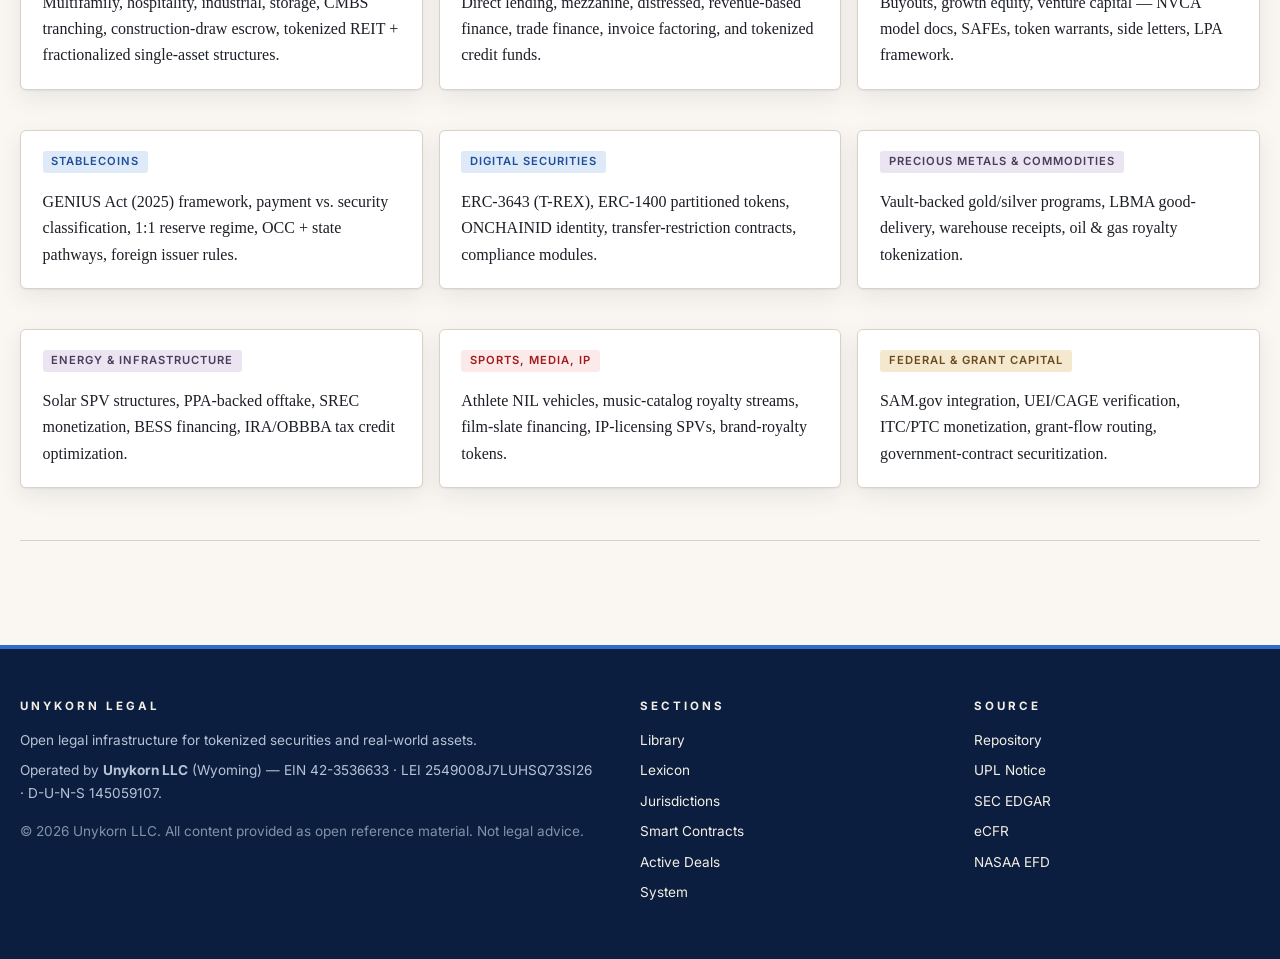
==== commit e2d54ee8: "Update public site pages" ====
--- a/index.html
+++ b/index.html
@@ -26,7 +26,6 @@
       <a href="/smart-contracts/">Smart Contracts</a>
       <a href="/deals/">Active Deals</a>
       <a href="/system/">System</a>
-      <a href="/[redacted]/">Spec</a>
       <a href="https://github.com/FTHTrading/legal">GitHub</a>
     </nav>
   </div>
@@ -124,16 +123,6 @@
 
   <hr class="divider" />
 
-  <h2>[redacted]ification</h2>
-  <p class="lede">The engineering architecture spec for the UnyKorn [redacted].</p>
-
-  <a class="hub-card new" href="/[redacted]/" style="max-width: 640px;">
-    <div class="hub-eyebrow">Ref: [redacted] &middot; Architecture</div>
-    <h3>[redacted]</h3>
-    <p>Deterministic core + assistive AI enforced in code via CI check. Roles, [redacted]s, deal state machine, append-only audit chain, and the [redacted]. Includes BD + counsel legal cautions.</p>
-    <div class="hub-cta">Read the spec</div>
-  </a>
-
 </main>
 
 <footer class="footer">
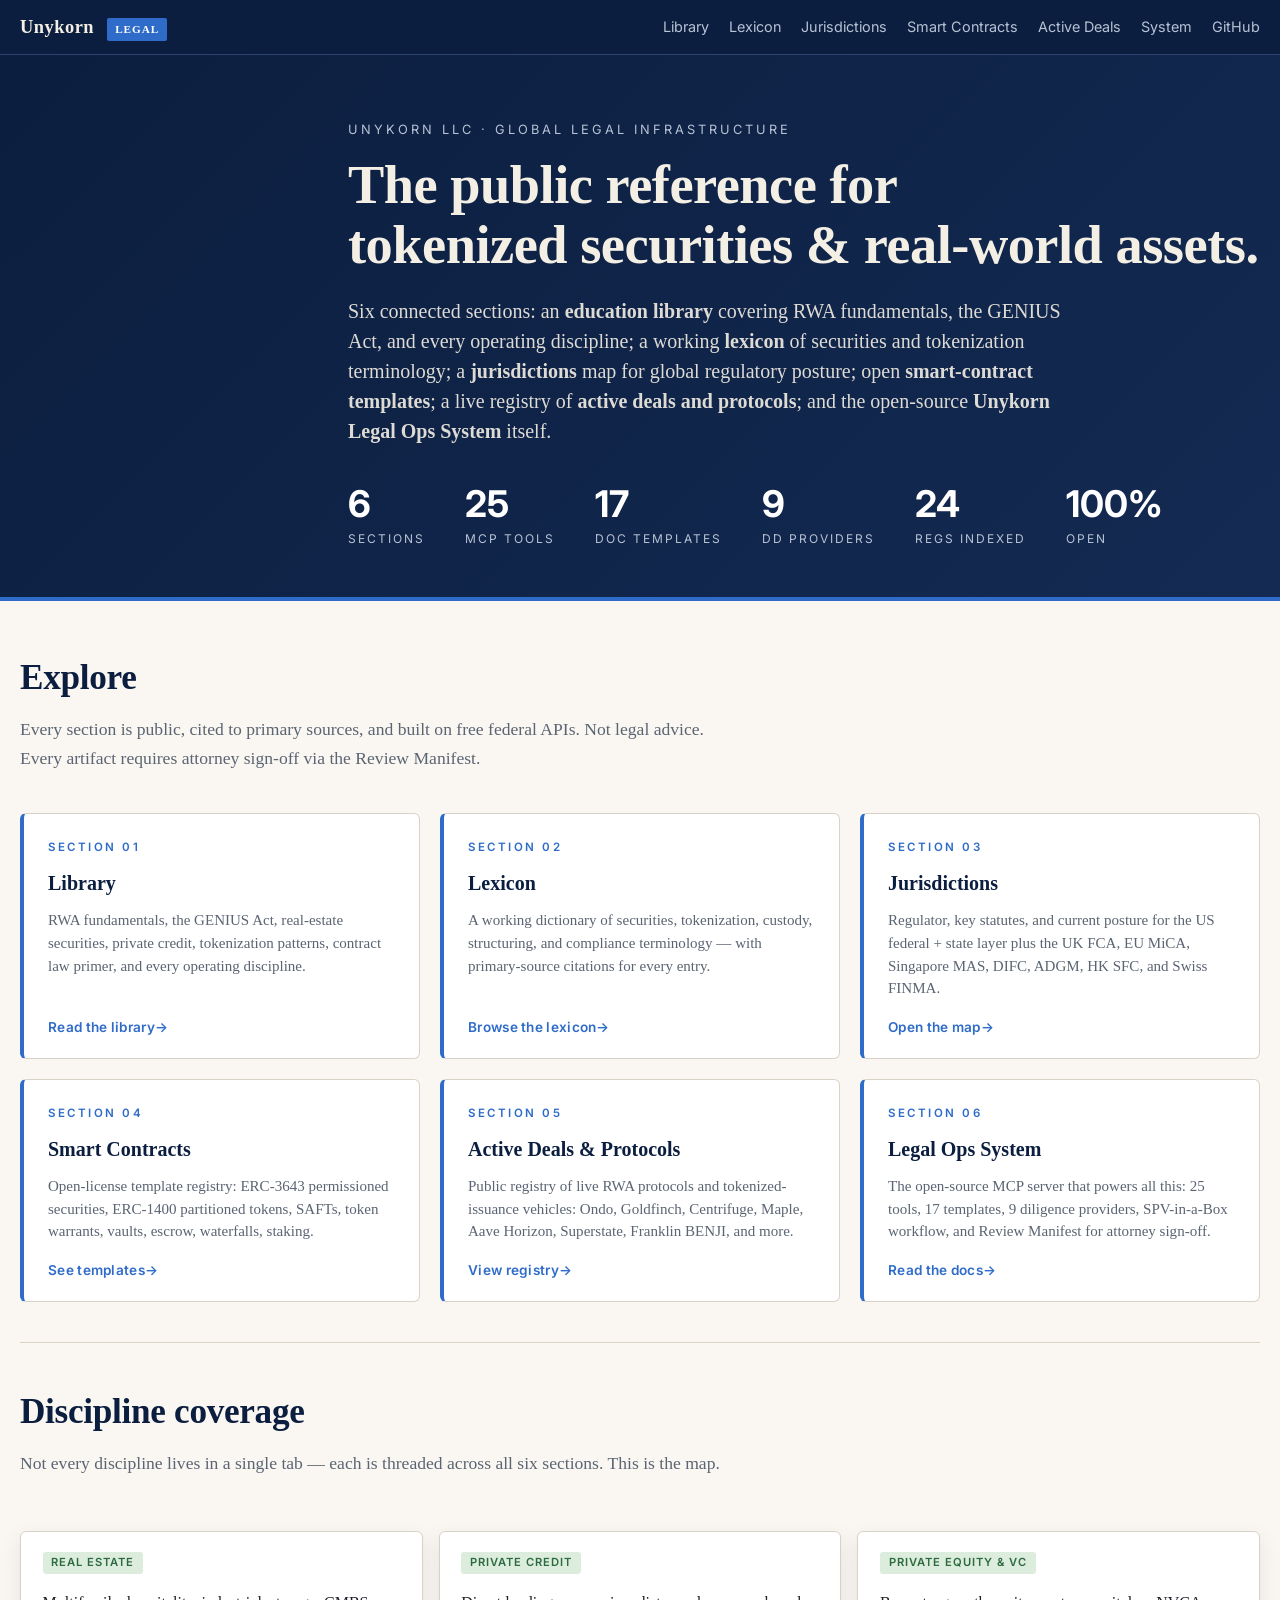
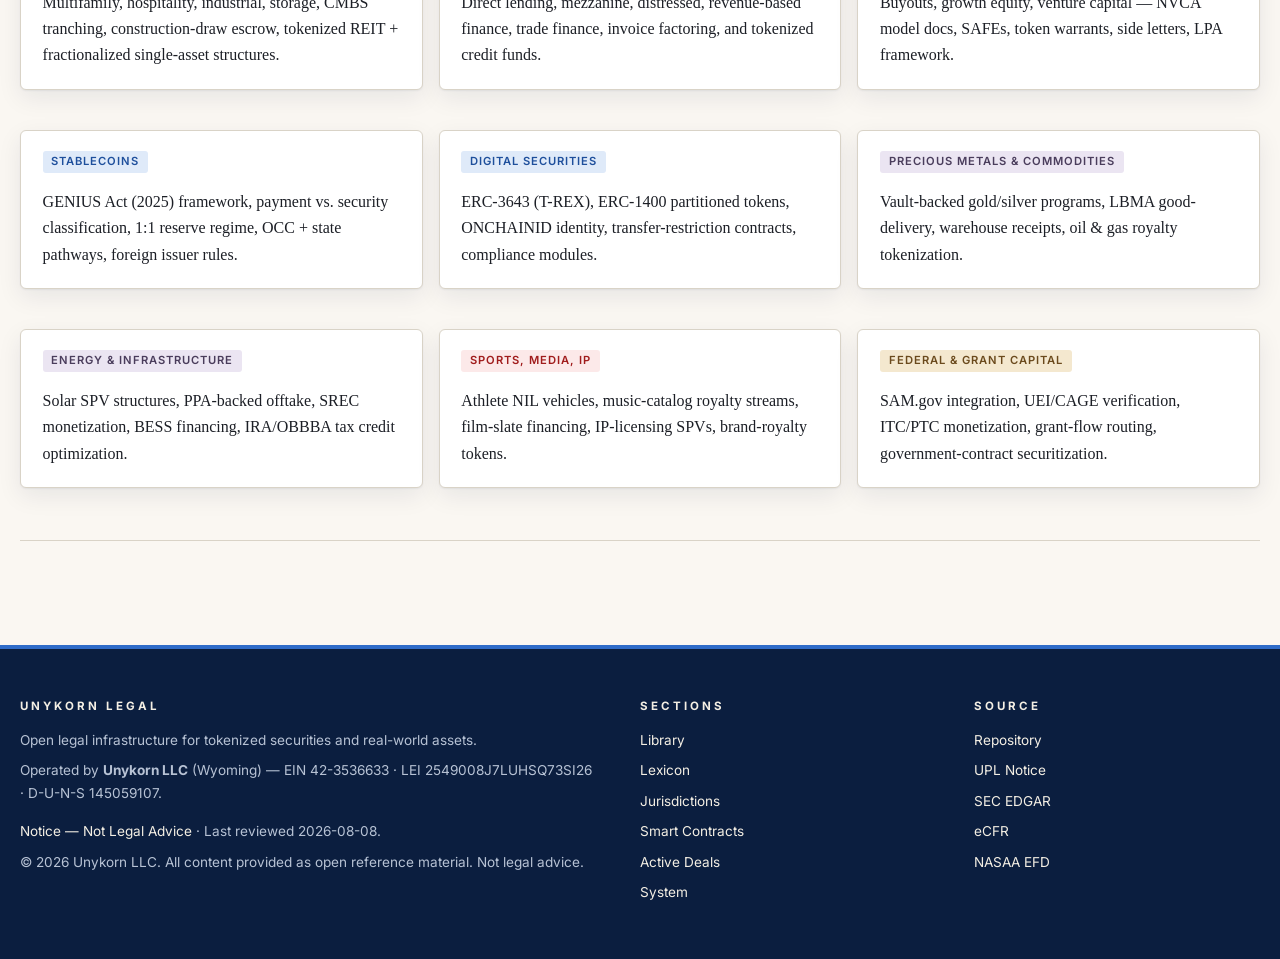
==== commit b1363236: "UNY-WEB-2026-001 remediation — P0 legal + credibility fixes Executes highest-severity items from the" ====
--- a/index.html
+++ b/index.html
@@ -131,7 +131,8 @@
       <h4>Unykorn Legal</h4>
       <p>Open legal infrastructure for tokenized securities and real-world assets.</p>
       <p>Operated by <strong>Unykorn LLC</strong> (Wyoming) &mdash; EIN 42-3536633 &middot; LEI 2549008J7LUHSQ73SI26 &middot; D-U-N-S 145059107.</p>
-      <p style="margin-top: 1rem; opacity: 0.7;">&copy; 2026 Unykorn LLC. All content provided as open reference material. Not legal advice.</p>
+      <p style="margin-top: 1rem; opacity: 0.7;"><p><a href="/notice/">Notice &mdash; Not Legal Advice</a> &middot; Last reviewed 2026-08-08.</p>
+      <p style="margin-top: 0.5rem;">&copy; 2026 Unykorn LLC. All content provided as open reference material. Not legal advice.</p>
     </div>
     <div>
       <h4>Sections</h4>
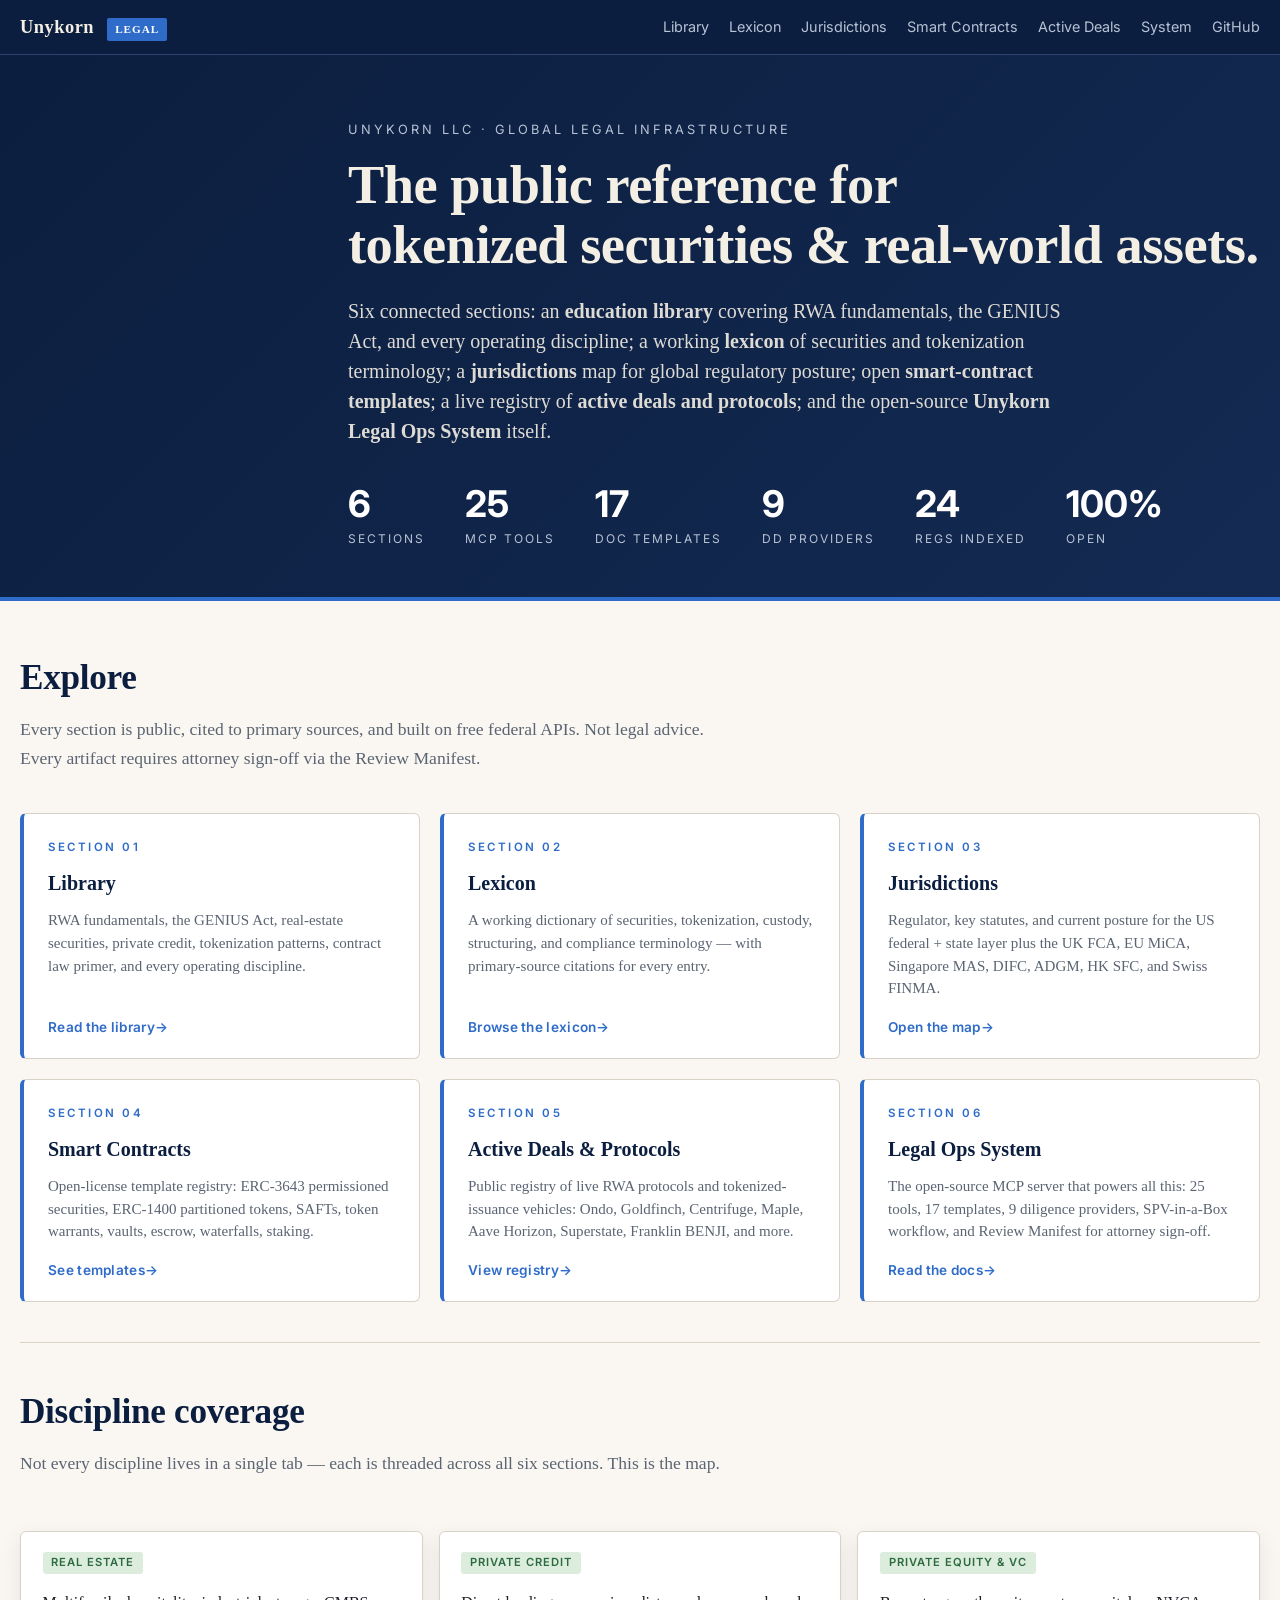
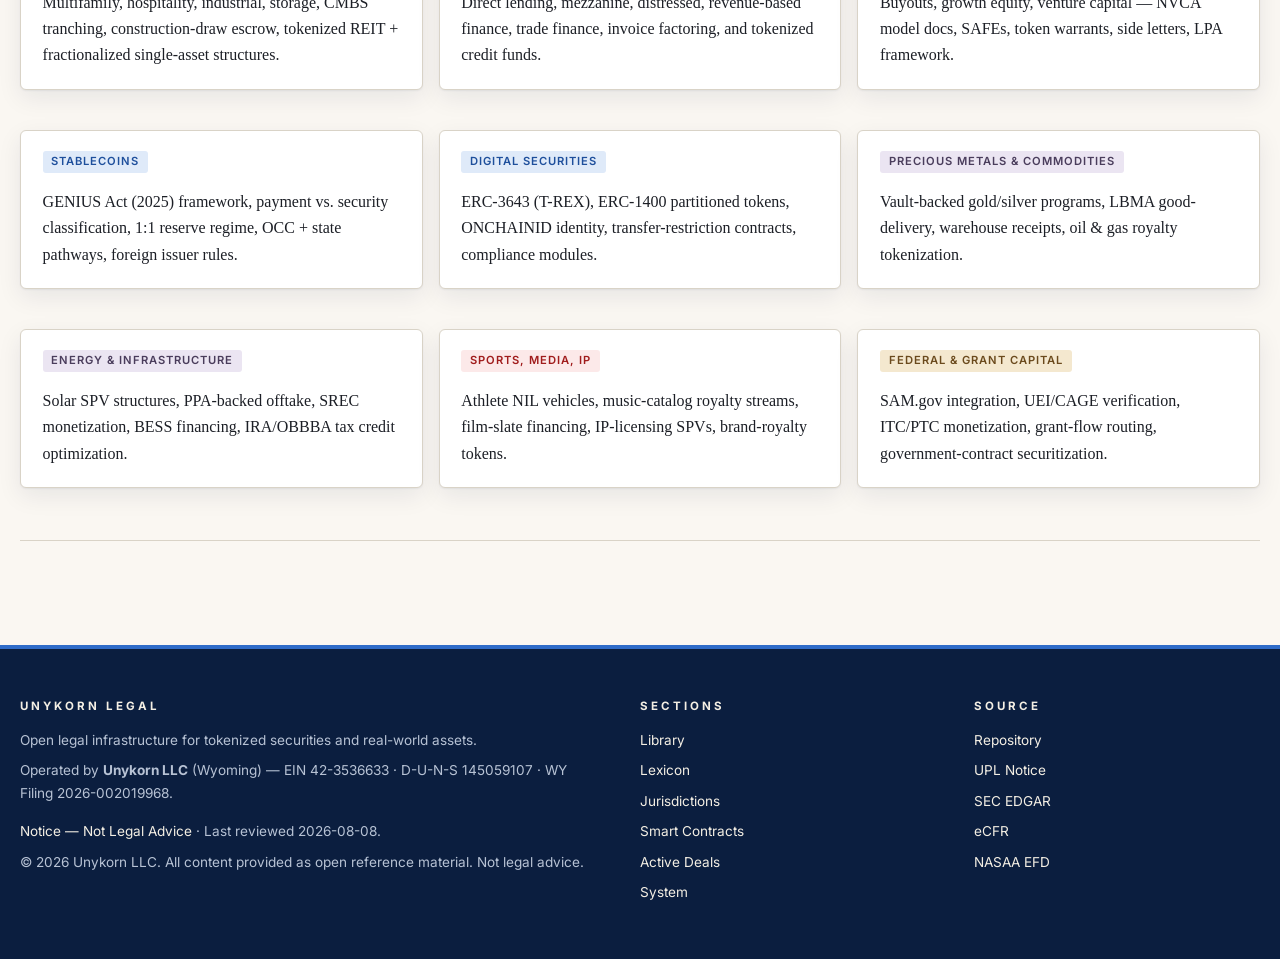
==== commit b64ed393: "Scrub bogus LEI/MIC + wire smart-contracts to real Unykorn library + deploy-visibility pipeline LEI/" ====
--- a/index.html
+++ b/index.html
@@ -130,7 +130,7 @@
     <div>
       <h4>Unykorn Legal</h4>
       <p>Open legal infrastructure for tokenized securities and real-world assets.</p>
-      <p>Operated by <strong>Unykorn LLC</strong> (Wyoming) &mdash; EIN 42-3536633 &middot; LEI 2549008J7LUHSQ73SI26 &middot; D-U-N-S 145059107.</p>
+      <p>Operated by <strong>Unykorn LLC</strong> (Wyoming) &mdash; EIN 42-3536633 &middot; D-U-N-S 145059107 &middot; WY Filing 2026-002019968.</p>
       <p style="margin-top: 1rem; opacity: 0.7;"><p><a href="/notice/">Notice &mdash; Not Legal Advice</a> &middot; Last reviewed 2026-08-08.</p>
       <p style="margin-top: 0.5rem;">&copy; 2026 Unykorn LLC. All content provided as open reference material. Not legal advice.</p>
     </div>
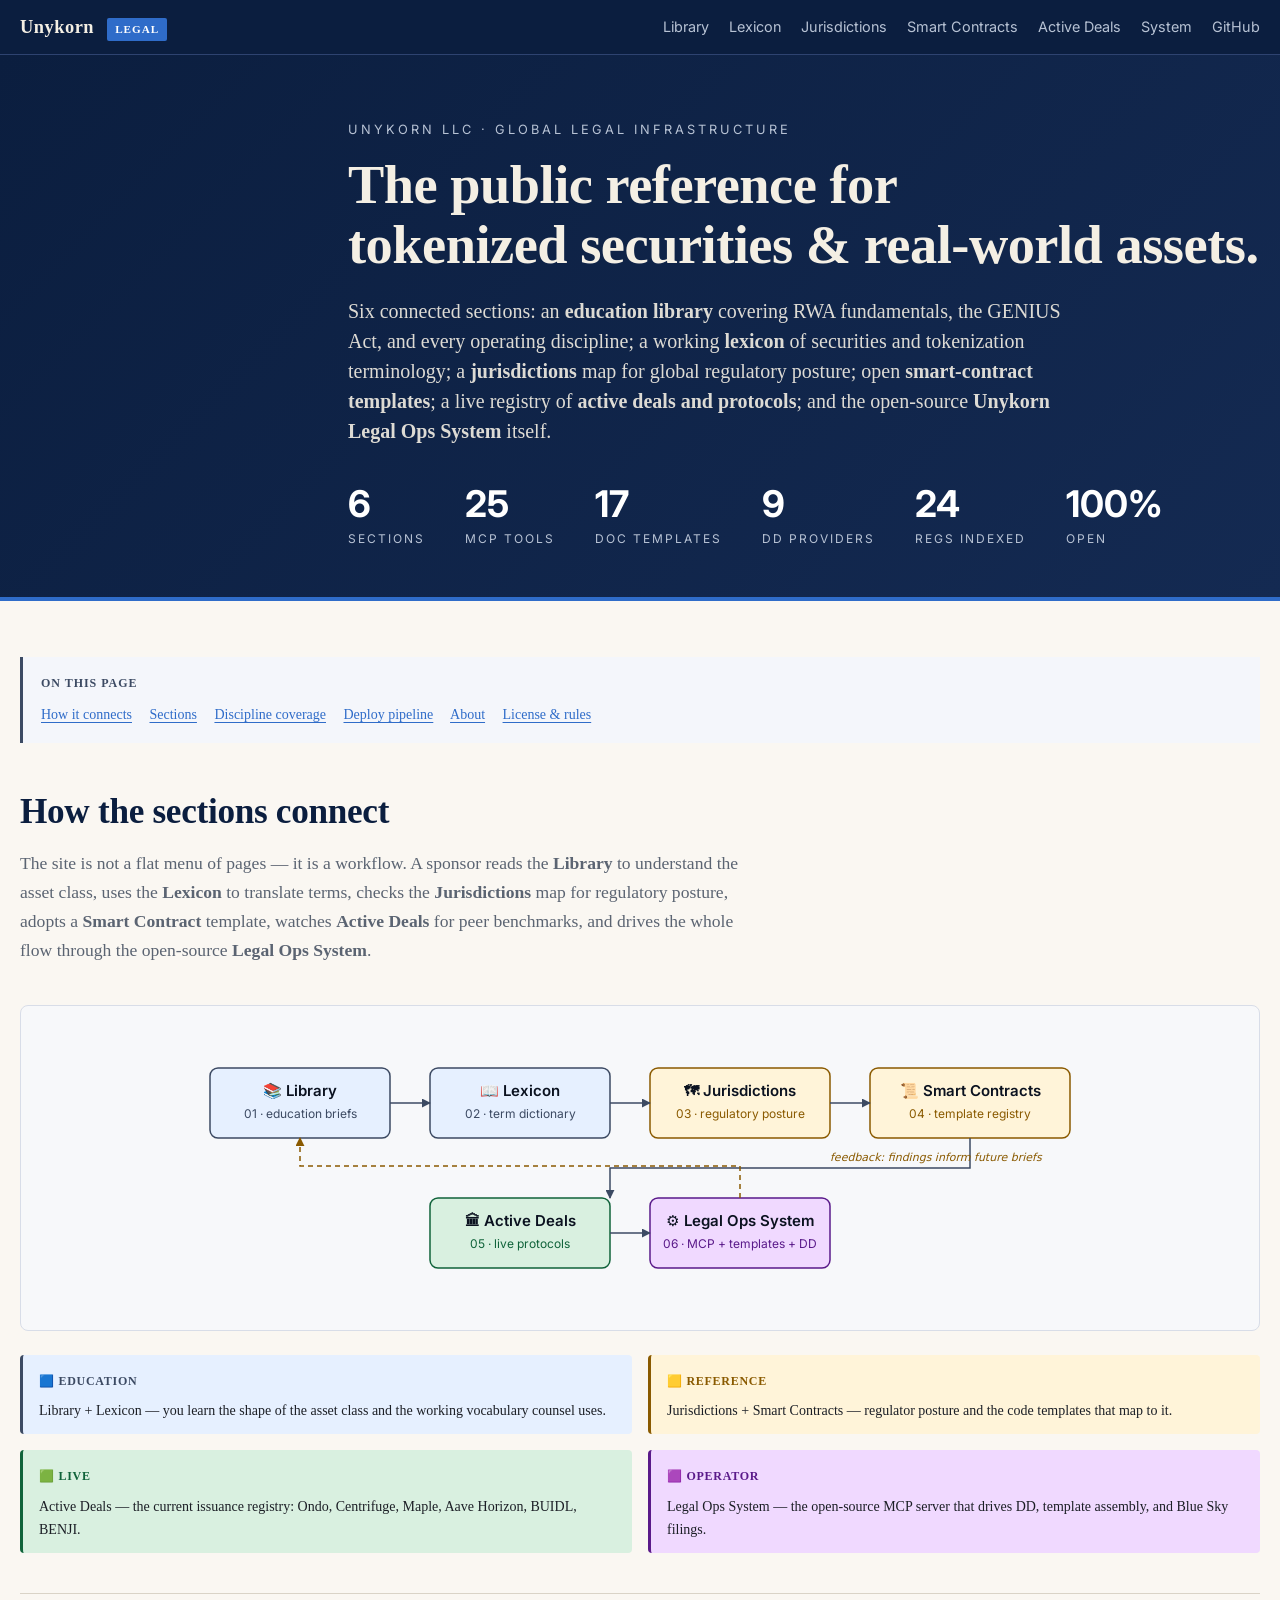
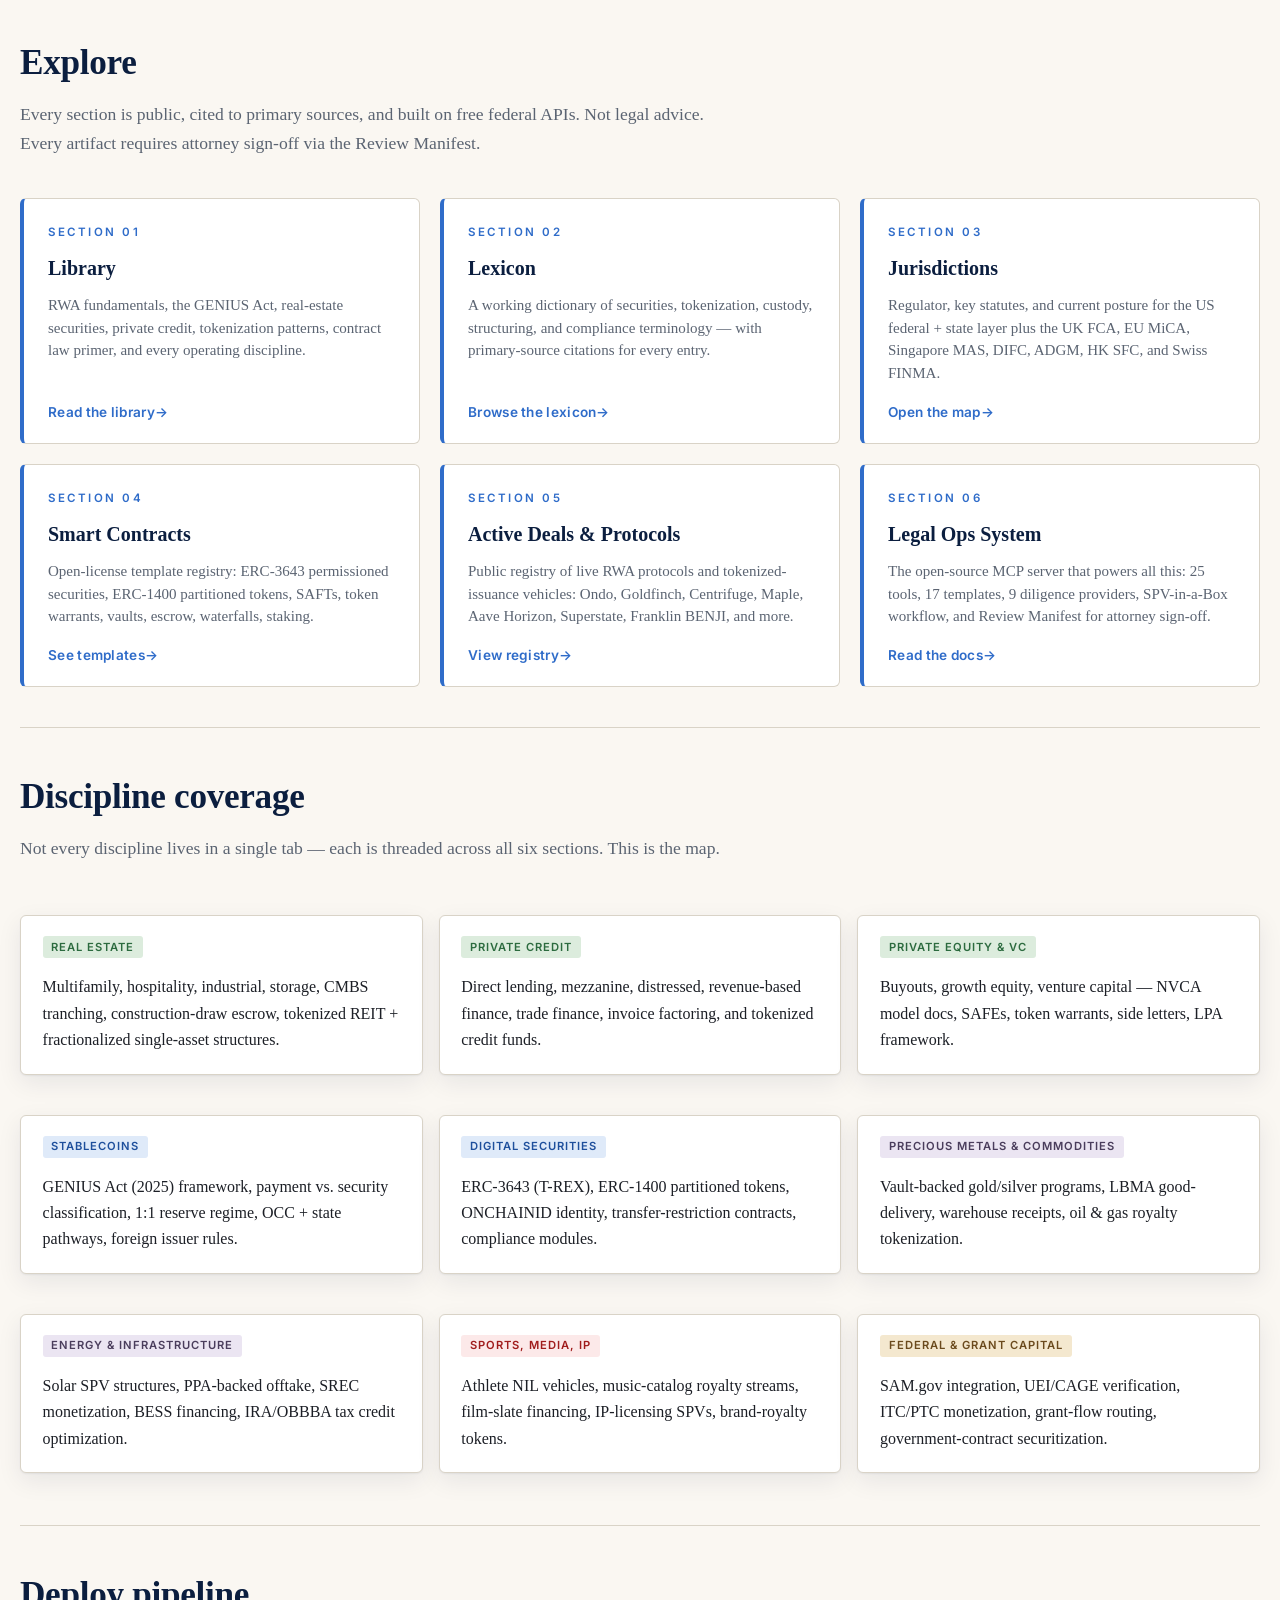
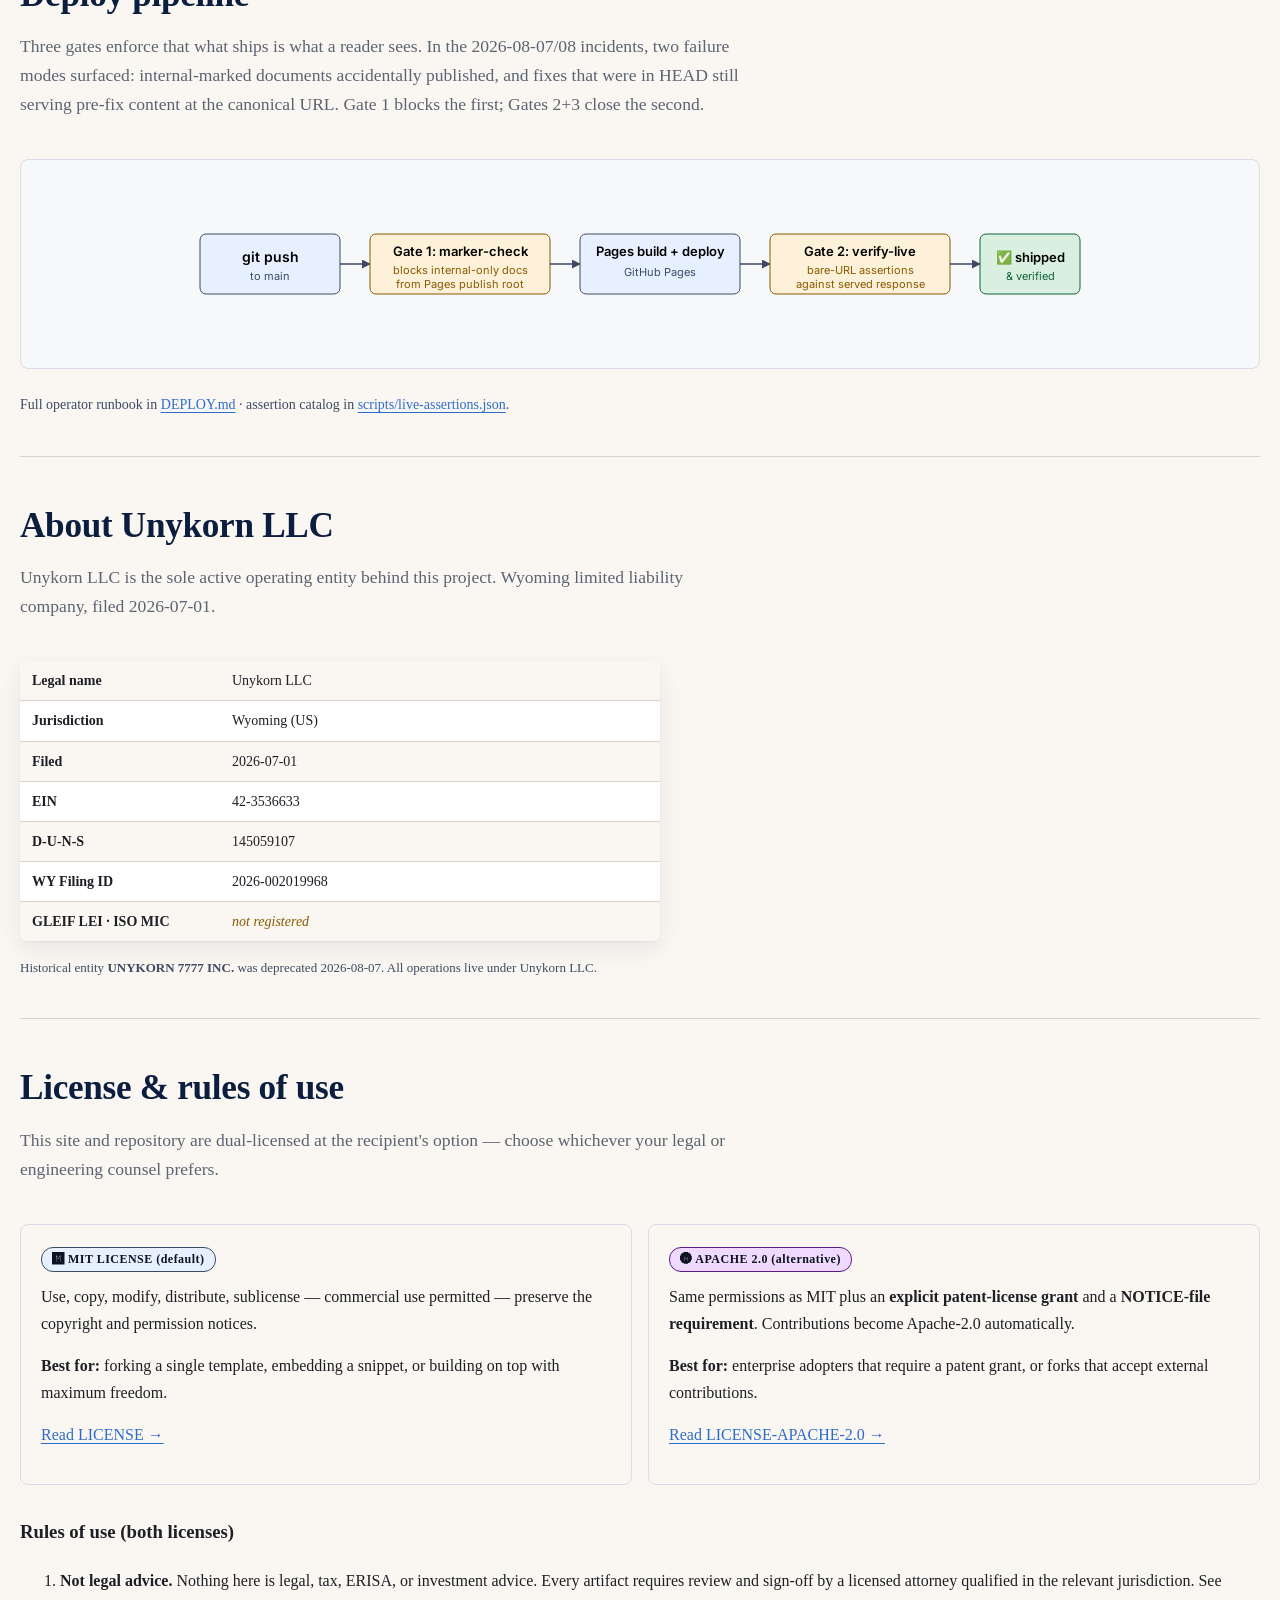
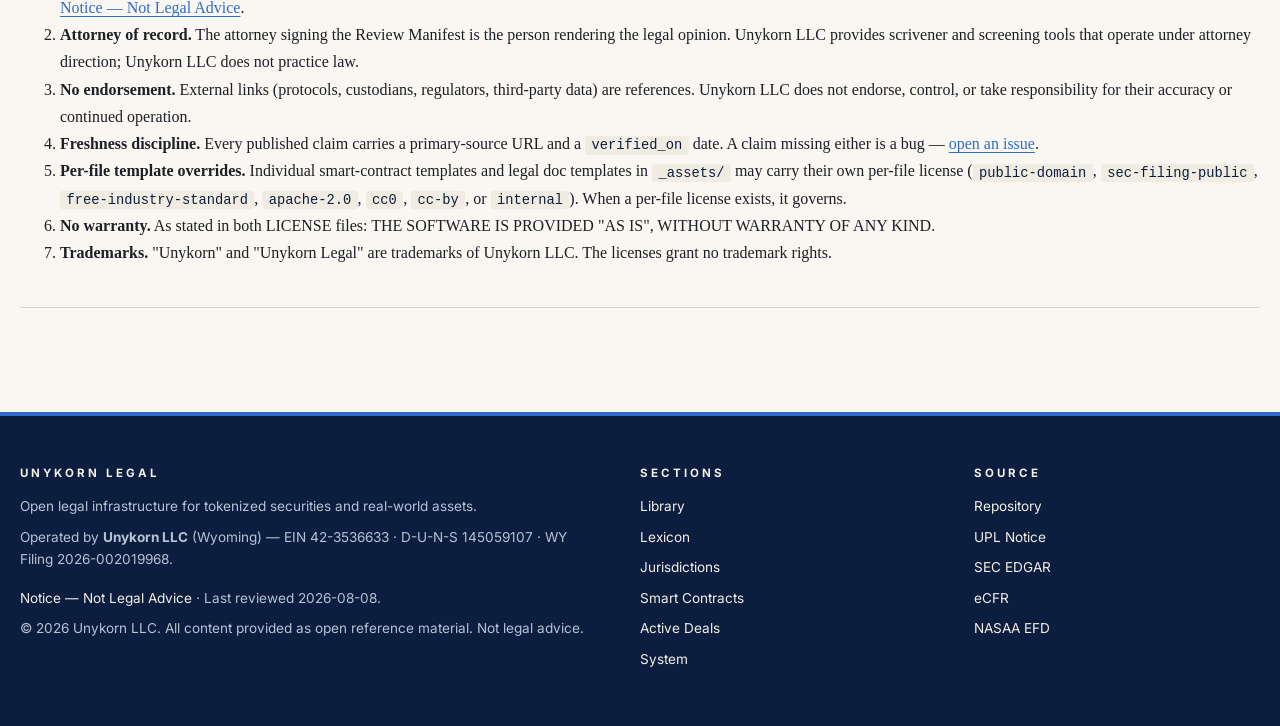
==== commit c9e64efb: "Professional upgrade: TOC + flow diagrams + dual license + Apache alt + About README.md — full rewri" ====
--- a/index.html
+++ b/index.html
@@ -55,7 +55,108 @@
 </section>
 
 <main class="section-hub">
-  <h2>Explore</h2>
+
+<!-- ==================================================================== -->
+<!-- Table of contents anchors                                             -->
+<!-- ==================================================================== -->
+<nav aria-label="On this page" style="background:#f4f6fb;border-left:3px solid #3c4a63;padding:14px 18px;margin:8px 0 32px;font-size:14px;">
+  <strong style="text-transform:uppercase;letter-spacing:0.08em;font-size:12px;color:#3c4a63;">On this page</strong>
+  <div style="margin-top:8px;line-height:1.9;">
+    <a href="#how-it-connects" style="margin-right:14px;">How it connects</a>
+    <a href="#sections" style="margin-right:14px;">Sections</a>
+    <a href="#disciplines" style="margin-right:14px;">Discipline coverage</a>
+    <a href="#pipeline" style="margin-right:14px;">Deploy pipeline</a>
+    <a href="#about" style="margin-right:14px;">About</a>
+    <a href="#license">License &amp; rules</a>
+  </div>
+</nav>
+
+<!-- ==================================================================== -->
+<!-- Flow diagram: how the six sections connect                            -->
+<!-- ==================================================================== -->
+<section id="how-it-connects" style="margin:40px 0;">
+  <h2>How the sections connect</h2>
+  <p class="lede">The site is not a flat menu of pages &mdash; it is a workflow. A sponsor reads the <strong>Library</strong> to understand the asset class, uses the <strong>Lexicon</strong> to translate terms, checks the <strong>Jurisdictions</strong> map for regulatory posture, adopts a <strong>Smart Contract</strong> template, watches <strong>Active Deals</strong> for peer benchmarks, and drives the whole flow through the open-source <strong>Legal Ops System</strong>.</p>
+
+  <div style="background:#f7f8fa;border:1px solid #d8dde8;border-radius:8px;padding:32px 24px;margin:24px 0;overflow-x:auto;">
+    <svg viewBox="0 0 900 260" xmlns="http://www.w3.org/2000/svg" style="width:100%;max-width:900px;height:auto;display:block;margin:0 auto;font-family:Inter,system-ui,sans-serif;">
+      <defs>
+        <marker id="arrow" viewBox="0 0 10 10" refX="9" refY="5" markerWidth="6" markerHeight="6" orient="auto-start-reverse">
+          <path d="M 0 0 L 10 5 L 0 10 z" fill="#3c4a63"/>
+        </marker>
+        <marker id="arrow-dashed" viewBox="0 0 10 10" refX="9" refY="5" markerWidth="6" markerHeight="6" orient="auto-start-reverse">
+          <path d="M 0 0 L 10 5 L 0 10 z" fill="#8a5a00"/>
+        </marker>
+      </defs>
+
+      <!-- Row 1: Library, Lexicon, Jurisdictions -->
+      <g>
+        <rect x="20"  y="30" width="180" height="70" rx="8" fill="#e6f0ff" stroke="#3c4a63" stroke-width="1.5"/>
+        <text x="110" y="58" text-anchor="middle" font-size="15" font-weight="600" fill="#0b1220">📚 Library</text>
+        <text x="110" y="80" text-anchor="middle" font-size="12" fill="#3c4a63">01 &middot; education briefs</text>
+
+        <rect x="240" y="30" width="180" height="70" rx="8" fill="#e6f0ff" stroke="#3c4a63" stroke-width="1.5"/>
+        <text x="330" y="58" text-anchor="middle" font-size="15" font-weight="600" fill="#0b1220">📖 Lexicon</text>
+        <text x="330" y="80" text-anchor="middle" font-size="12" fill="#3c4a63">02 &middot; term dictionary</text>
+
+        <rect x="460" y="30" width="180" height="70" rx="8" fill="#fff4d9" stroke="#8a5a00" stroke-width="1.5"/>
+        <text x="550" y="58" text-anchor="middle" font-size="15" font-weight="600" fill="#0b1220">🗺 Jurisdictions</text>
+        <text x="550" y="80" text-anchor="middle" font-size="12" fill="#8a5a00">03 &middot; regulatory posture</text>
+
+        <rect x="680" y="30" width="200" height="70" rx="8" fill="#fff4d9" stroke="#8a5a00" stroke-width="1.5"/>
+        <text x="780" y="58" text-anchor="middle" font-size="15" font-weight="600" fill="#0b1220">📜 Smart Contracts</text>
+        <text x="780" y="80" text-anchor="middle" font-size="12" fill="#8a5a00">04 &middot; template registry</text>
+      </g>
+
+      <!-- Arrows row 1 -->
+      <line x1="200" y1="65" x2="240" y2="65" stroke="#3c4a63" stroke-width="1.5" marker-end="url(#arrow)"/>
+      <line x1="420" y1="65" x2="460" y2="65" stroke="#3c4a63" stroke-width="1.5" marker-end="url(#arrow)"/>
+      <line x1="640" y1="65" x2="680" y2="65" stroke="#3c4a63" stroke-width="1.5" marker-end="url(#arrow)"/>
+
+      <!-- Row 2: Active Deals, Legal Ops System -->
+      <g>
+        <rect x="240" y="160" width="180" height="70" rx="8" fill="#d9f0e0" stroke="#10633a" stroke-width="1.5"/>
+        <text x="330" y="188" text-anchor="middle" font-size="15" font-weight="600" fill="#0b1220">🏛 Active Deals</text>
+        <text x="330" y="210" text-anchor="middle" font-size="12" fill="#10633a">05 &middot; live protocols</text>
+
+        <rect x="460" y="160" width="180" height="70" rx="8" fill="#f0d9ff" stroke="#5a1a8a" stroke-width="1.5"/>
+        <text x="550" y="188" text-anchor="middle" font-size="15" font-weight="600" fill="#0b1220">⚙️ Legal Ops System</text>
+        <text x="550" y="210" text-anchor="middle" font-size="12" fill="#5a1a8a">06 &middot; MCP + templates + DD</text>
+      </g>
+
+      <!-- Down + across arrows from row 1 to row 2 -->
+      <path d="M 780 100 L 780 130 L 420 130 L 420 160" fill="none" stroke="#3c4a63" stroke-width="1.5" marker-end="url(#arrow)"/>
+      <line x1="420" y1="195" x2="460" y2="195" stroke="#3c4a63" stroke-width="1.5" marker-end="url(#arrow)"/>
+
+      <!-- Feedback loop from System back to Library (dashed) -->
+      <path d="M 550 160 L 550 128 L 110 128 L 110 100" fill="none" stroke="#8a5a00" stroke-width="1.5" stroke-dasharray="5,4" marker-end="url(#arrow-dashed)"/>
+      <text x="640" y="123" font-size="11" fill="#8a5a00" font-style="italic">feedback: findings inform future briefs</text>
+    </svg>
+  </div>
+
+  <div class="grid-2" style="margin-top:12px;">
+    <div style="padding:12px 16px;background:#e6f0ff;border-left:3px solid #3c4a63;border-radius:4px;">
+      <strong style="font-size:12px;text-transform:uppercase;letter-spacing:0.06em;color:#3c4a63;">🟦 Education</strong>
+      <p style="margin:6px 0 0;font-size:14px;">Library + Lexicon &mdash; you learn the shape of the asset class and the working vocabulary counsel uses.</p>
+    </div>
+    <div style="padding:12px 16px;background:#fff4d9;border-left:3px solid #8a5a00;border-radius:4px;">
+      <strong style="font-size:12px;text-transform:uppercase;letter-spacing:0.06em;color:#8a5a00;">🟨 Reference</strong>
+      <p style="margin:6px 0 0;font-size:14px;">Jurisdictions + Smart Contracts &mdash; regulator posture and the code templates that map to it.</p>
+    </div>
+    <div style="padding:12px 16px;background:#d9f0e0;border-left:3px solid #10633a;border-radius:4px;">
+      <strong style="font-size:12px;text-transform:uppercase;letter-spacing:0.06em;color:#10633a;">🟩 Live</strong>
+      <p style="margin:6px 0 0;font-size:14px;">Active Deals &mdash; the current issuance registry: Ondo, Centrifuge, Maple, Aave Horizon, BUIDL, BENJI.</p>
+    </div>
+    <div style="padding:12px 16px;background:#f0d9ff;border-left:3px solid #5a1a8a;border-radius:4px;">
+      <strong style="font-size:12px;text-transform:uppercase;letter-spacing:0.06em;color:#5a1a8a;">🟪 Operator</strong>
+      <p style="margin:6px 0 0;font-size:14px;">Legal Ops System &mdash; the open-source MCP server that drives DD, template assembly, and Blue Sky filings.</p>
+    </div>
+  </div>
+</section>
+
+<hr class="divider" />
+
+<h2 id="sections">Explore</h2>
   <p class="lede">Every section is public, cited to primary sources, and built on free federal APIs. Not legal advice. Every artifact requires attorney sign-off via the Review Manifest.</p>
 
   <div class="hub-grid">
@@ -123,6 +224,115 @@
 
   <hr class="divider" />
 
+<!-- ==================================================================== -->
+<!-- Deploy pipeline diagram                                               -->
+<!-- ==================================================================== -->
+<section id="pipeline" style="margin:40px 0;">
+  <h2>Deploy pipeline</h2>
+  <p class="lede">Three gates enforce that what ships is what a reader sees. In the 2026-08-07/08 incidents, two failure modes surfaced: internal-marked documents accidentally published, and fixes that were in HEAD still serving pre-fix content at the canonical URL. Gate 1 blocks the first; Gates 2+3 close the second.</p>
+
+  <div style="background:#f7f8fa;border:1px solid #d8dde8;border-radius:8px;padding:24px;margin:24px 0;overflow-x:auto;">
+    <svg viewBox="0 0 900 160" xmlns="http://www.w3.org/2000/svg" style="width:100%;max-width:900px;height:auto;display:block;margin:0 auto;font-family:Inter,system-ui,sans-serif;">
+      <defs>
+        <marker id="arrow-pipe" viewBox="0 0 10 10" refX="9" refY="5" markerWidth="6" markerHeight="6" orient="auto-start-reverse">
+          <path d="M 0 0 L 10 5 L 0 10 z" fill="#3c4a63"/>
+        </marker>
+      </defs>
+
+      <rect x="10"  y="50" width="140" height="60" rx="6" fill="#e6f0ff" stroke="#3c4a63"/>
+      <text x="80" y="78" text-anchor="middle" font-size="14" font-weight="600">git push</text>
+      <text x="80" y="96" text-anchor="middle" font-size="11" fill="#3c4a63">to main</text>
+
+      <line x1="150" y1="80" x2="180" y2="80" stroke="#3c4a63" stroke-width="1.5" marker-end="url(#arrow-pipe)"/>
+
+      <rect x="180" y="50" width="180" height="60" rx="6" fill="#fdf1d9" stroke="#8a5a00"/>
+      <text x="270" y="72" text-anchor="middle" font-size="13" font-weight="600">Gate 1: marker-check</text>
+      <text x="270" y="90" text-anchor="middle" font-size="11" fill="#8a5a00">blocks internal-only docs</text>
+      <text x="270" y="104" text-anchor="middle" font-size="11" fill="#8a5a00">from Pages publish root</text>
+
+      <line x1="360" y1="80" x2="390" y2="80" stroke="#3c4a63" stroke-width="1.5" marker-end="url(#arrow-pipe)"/>
+
+      <rect x="390" y="50" width="160" height="60" rx="6" fill="#e6f0ff" stroke="#3c4a63"/>
+      <text x="470" y="72" text-anchor="middle" font-size="13" font-weight="600">Pages build + deploy</text>
+      <text x="470" y="92" text-anchor="middle" font-size="11" fill="#3c4a63">GitHub Pages</text>
+
+      <line x1="550" y1="80" x2="580" y2="80" stroke="#3c4a63" stroke-width="1.5" marker-end="url(#arrow-pipe)"/>
+
+      <rect x="580" y="50" width="180" height="60" rx="6" fill="#fdf1d9" stroke="#8a5a00"/>
+      <text x="670" y="72" text-anchor="middle" font-size="13" font-weight="600">Gate 2: verify-live</text>
+      <text x="670" y="90" text-anchor="middle" font-size="11" fill="#8a5a00">bare-URL assertions</text>
+      <text x="670" y="104" text-anchor="middle" font-size="11" fill="#8a5a00">against served response</text>
+
+      <line x1="760" y1="80" x2="790" y2="80" stroke="#3c4a63" stroke-width="1.5" marker-end="url(#arrow-pipe)"/>
+
+      <rect x="790" y="50" width="100" height="60" rx="6" fill="#d9f0e0" stroke="#10633a"/>
+      <text x="840" y="78" text-anchor="middle" font-size="13" font-weight="600">✅ shipped</text>
+      <text x="840" y="96" text-anchor="middle" font-size="11" fill="#10633a">&amp; verified</text>
+    </svg>
+  </div>
+  <p style="font-size:14px;color:#3c4a63;">Full operator runbook in <a href="https://github.com/FTHTrading/legal/blob/main/DEPLOY.md">DEPLOY.md</a> &middot; assertion catalog in <a href="https://github.com/FTHTrading/legal/blob/main/scripts/live-assertions.json">scripts/live-assertions.json</a>.</p>
+</section>
+
+<hr class="divider" />
+
+<!-- ==================================================================== -->
+<!-- About + License section                                               -->
+<!-- ==================================================================== -->
+<section id="about" style="margin:40px 0;">
+  <h2>About Unykorn LLC</h2>
+  <p class="lede">Unykorn LLC is the sole active operating entity behind this project. Wyoming limited liability company, filed 2026-07-01.</p>
+
+  <table style="border-collapse:collapse;width:100%;max-width:640px;font-size:14px;margin:16px 0;">
+    <tr style="border-bottom:1px solid #d8dde8;"><td style="padding:8px 12px;font-weight:600;width:200px;">Legal name</td><td style="padding:8px 12px;">Unykorn LLC</td></tr>
+    <tr style="border-bottom:1px solid #d8dde8;"><td style="padding:8px 12px;font-weight:600;">Jurisdiction</td><td style="padding:8px 12px;">Wyoming (US)</td></tr>
+    <tr style="border-bottom:1px solid #d8dde8;"><td style="padding:8px 12px;font-weight:600;">Filed</td><td style="padding:8px 12px;">2026-07-01</td></tr>
+    <tr style="border-bottom:1px solid #d8dde8;"><td style="padding:8px 12px;font-weight:600;">EIN</td><td style="padding:8px 12px;">42-3536633</td></tr>
+    <tr style="border-bottom:1px solid #d8dde8;"><td style="padding:8px 12px;font-weight:600;">D-U-N-S</td><td style="padding:8px 12px;">145059107</td></tr>
+    <tr style="border-bottom:1px solid #d8dde8;"><td style="padding:8px 12px;font-weight:600;">WY Filing ID</td><td style="padding:8px 12px;">2026-002019968</td></tr>
+    <tr><td style="padding:8px 12px;font-weight:600;">GLEIF LEI &middot; ISO MIC</td><td style="padding:8px 12px;color:#8a5a00;"><em>not registered</em></td></tr>
+  </table>
+
+  <p style="font-size:13px;color:#3c4a63;">Historical entity <strong>UNYKORN 7777 INC.</strong> was deprecated 2026-08-07. All operations live under Unykorn LLC.</p>
+</section>
+
+<hr class="divider" />
+
+<!-- ==================================================================== -->
+<!-- License & rules section                                               -->
+<!-- ==================================================================== -->
+<section id="license" style="margin:40px 0;">
+  <h2>License &amp; rules of use</h2>
+  <p class="lede">This site and repository are dual-licensed at the recipient's option &mdash; choose whichever your legal or engineering counsel prefers.</p>
+
+  <div class="grid-2" style="margin-top:24px;">
+    <div style="border:1px solid #d8dde8;border-radius:8px;padding:20px;">
+      <div style="display:inline-block;background:#e6f0ff;border:1px solid #3c4a63;border-radius:12px;padding:2px 10px;font-size:12px;font-weight:700;letter-spacing:0.04em;color:#0b1220;">🅼 MIT LICENSE (default)</div>
+      <p style="margin-top:12px;">Use, copy, modify, distribute, sublicense &mdash; commercial use permitted &mdash; preserve the copyright and permission notices.</p>
+      <p><strong>Best for:</strong> forking a single template, embedding a snippet, or building on top with maximum freedom.</p>
+      <p><a href="https://github.com/FTHTrading/legal/blob/main/LICENSE">Read LICENSE &rarr;</a></p>
+    </div>
+    <div style="border:1px solid #d8dde8;border-radius:8px;padding:20px;">
+      <div style="display:inline-block;background:#f0d9ff;border:1px solid #5a1a8a;border-radius:12px;padding:2px 10px;font-size:12px;font-weight:700;letter-spacing:0.04em;color:#0b1220;">🅐 APACHE 2.0 (alternative)</div>
+      <p style="margin-top:12px;">Same permissions as MIT plus an <strong>explicit patent-license grant</strong> and a <strong>NOTICE-file requirement</strong>. Contributions become Apache-2.0 automatically.</p>
+      <p><strong>Best for:</strong> enterprise adopters that require a patent grant, or forks that accept external contributions.</p>
+      <p><a href="https://github.com/FTHTrading/legal/blob/main/LICENSE-APACHE-2.0">Read LICENSE-APACHE-2.0 &rarr;</a></p>
+    </div>
+  </div>
+
+  <h3 style="margin-top:32px;">Rules of use (both licenses)</h3>
+  <ol style="line-height:1.7;">
+    <li><strong>Not legal advice.</strong> Nothing here is legal, tax, ERISA, or investment advice. Every artifact requires review and sign-off by a licensed attorney qualified in the relevant jurisdiction. See <a href="/notice/">Notice &mdash; Not Legal Advice</a>.</li>
+    <li><strong>Attorney of record.</strong> The attorney signing the Review Manifest is the person rendering the legal opinion. Unykorn LLC provides scrivener and screening tools that operate under attorney direction; Unykorn LLC does not practice law.</li>
+    <li><strong>No endorsement.</strong> External links (protocols, custodians, regulators, third-party data) are references. Unykorn LLC does not endorse, control, or take responsibility for their accuracy or continued operation.</li>
+    <li><strong>Freshness discipline.</strong> Every published claim carries a primary-source URL and a <code>verified_on</code> date. A claim missing either is a bug &mdash; <a href="https://github.com/FTHTrading/legal/issues">open an issue</a>.</li>
+    <li><strong>Per-file template overrides.</strong> Individual smart-contract templates and legal doc templates in <code>_assets/</code> may carry their own per-file license (<code>public-domain</code>, <code>sec-filing-public</code>, <code>free-industry-standard</code>, <code>apache-2.0</code>, <code>cc0</code>, <code>cc-by</code>, or <code>internal</code>). When a per-file license exists, it governs.</li>
+    <li><strong>No warranty.</strong> As stated in both LICENSE files: THE SOFTWARE IS PROVIDED "AS IS", WITHOUT WARRANTY OF ANY KIND.</li>
+    <li><strong>Trademarks.</strong> "Unykorn" and "Unykorn Legal" are trademarks of Unykorn LLC. The licenses grant no trademark rights.</li>
+  </ol>
+</section>
+
+<hr class="divider" />
+
 </main>
 
 <footer class="footer">
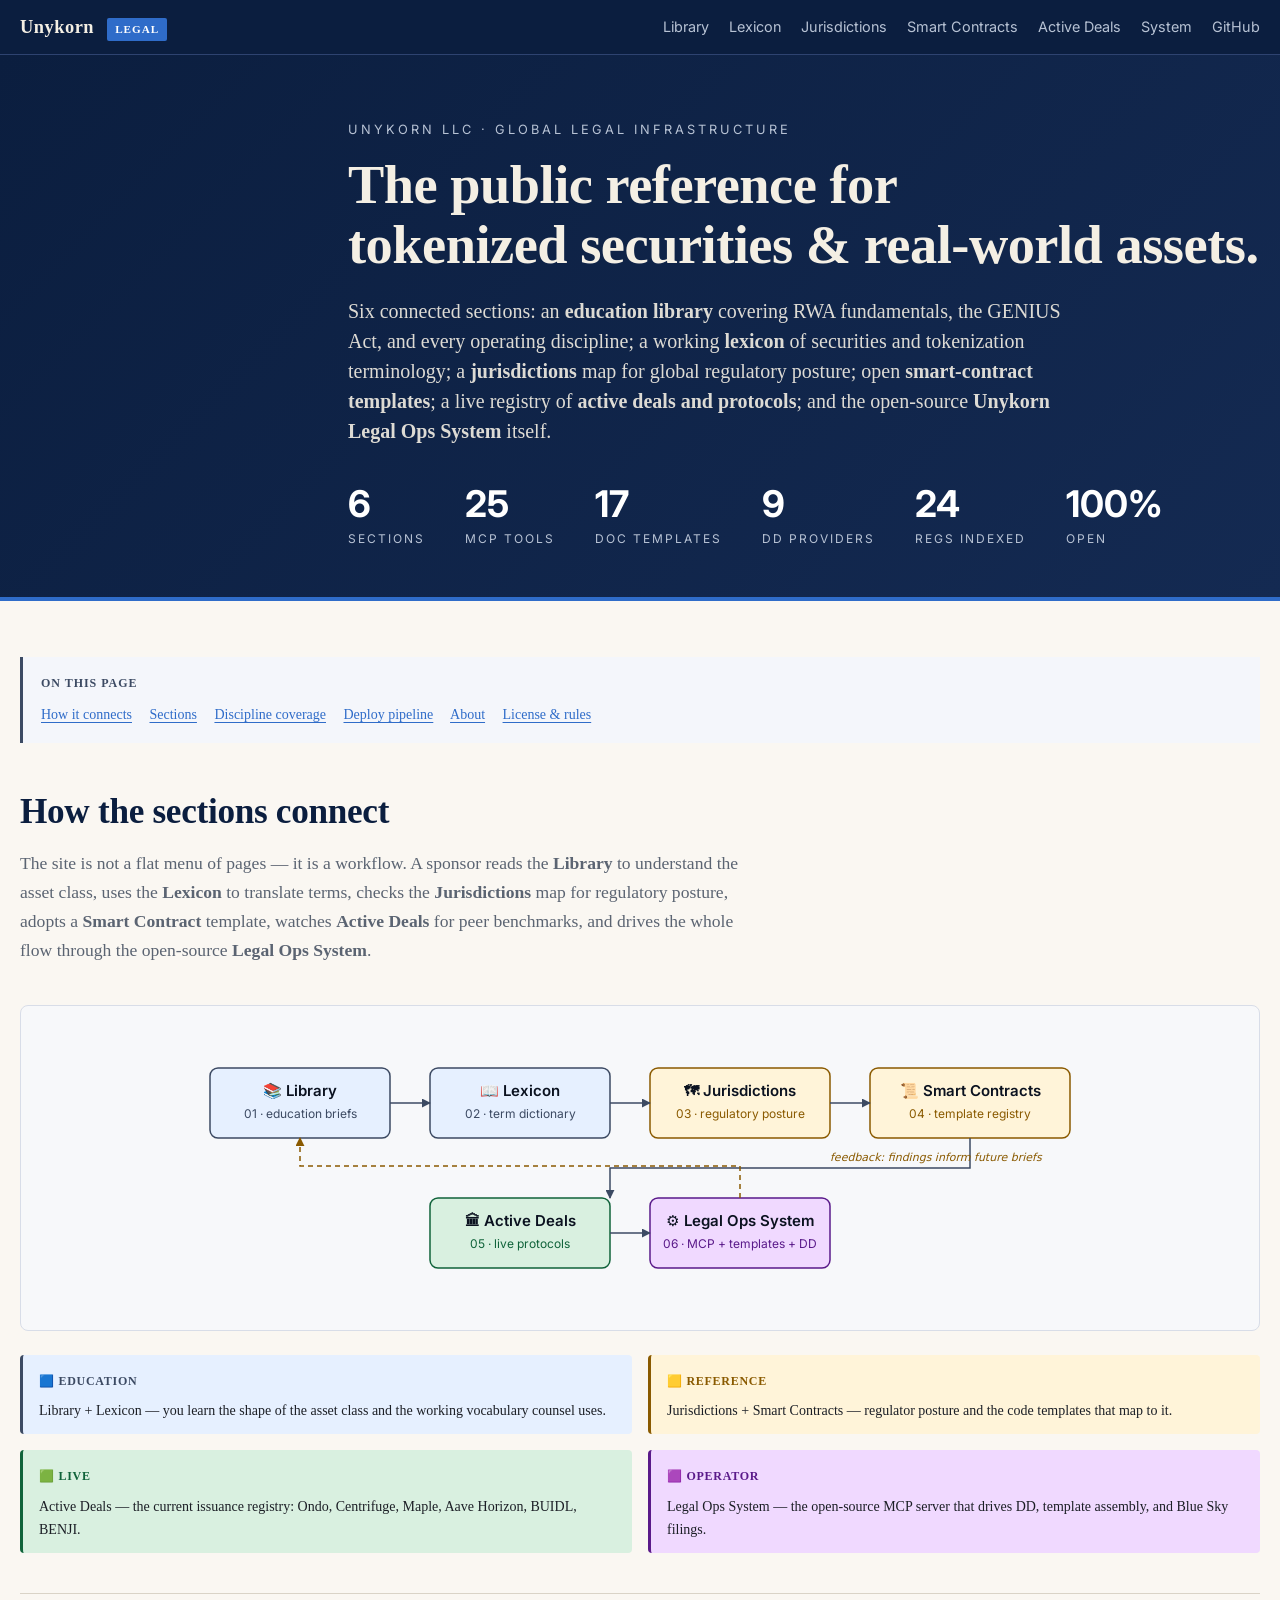
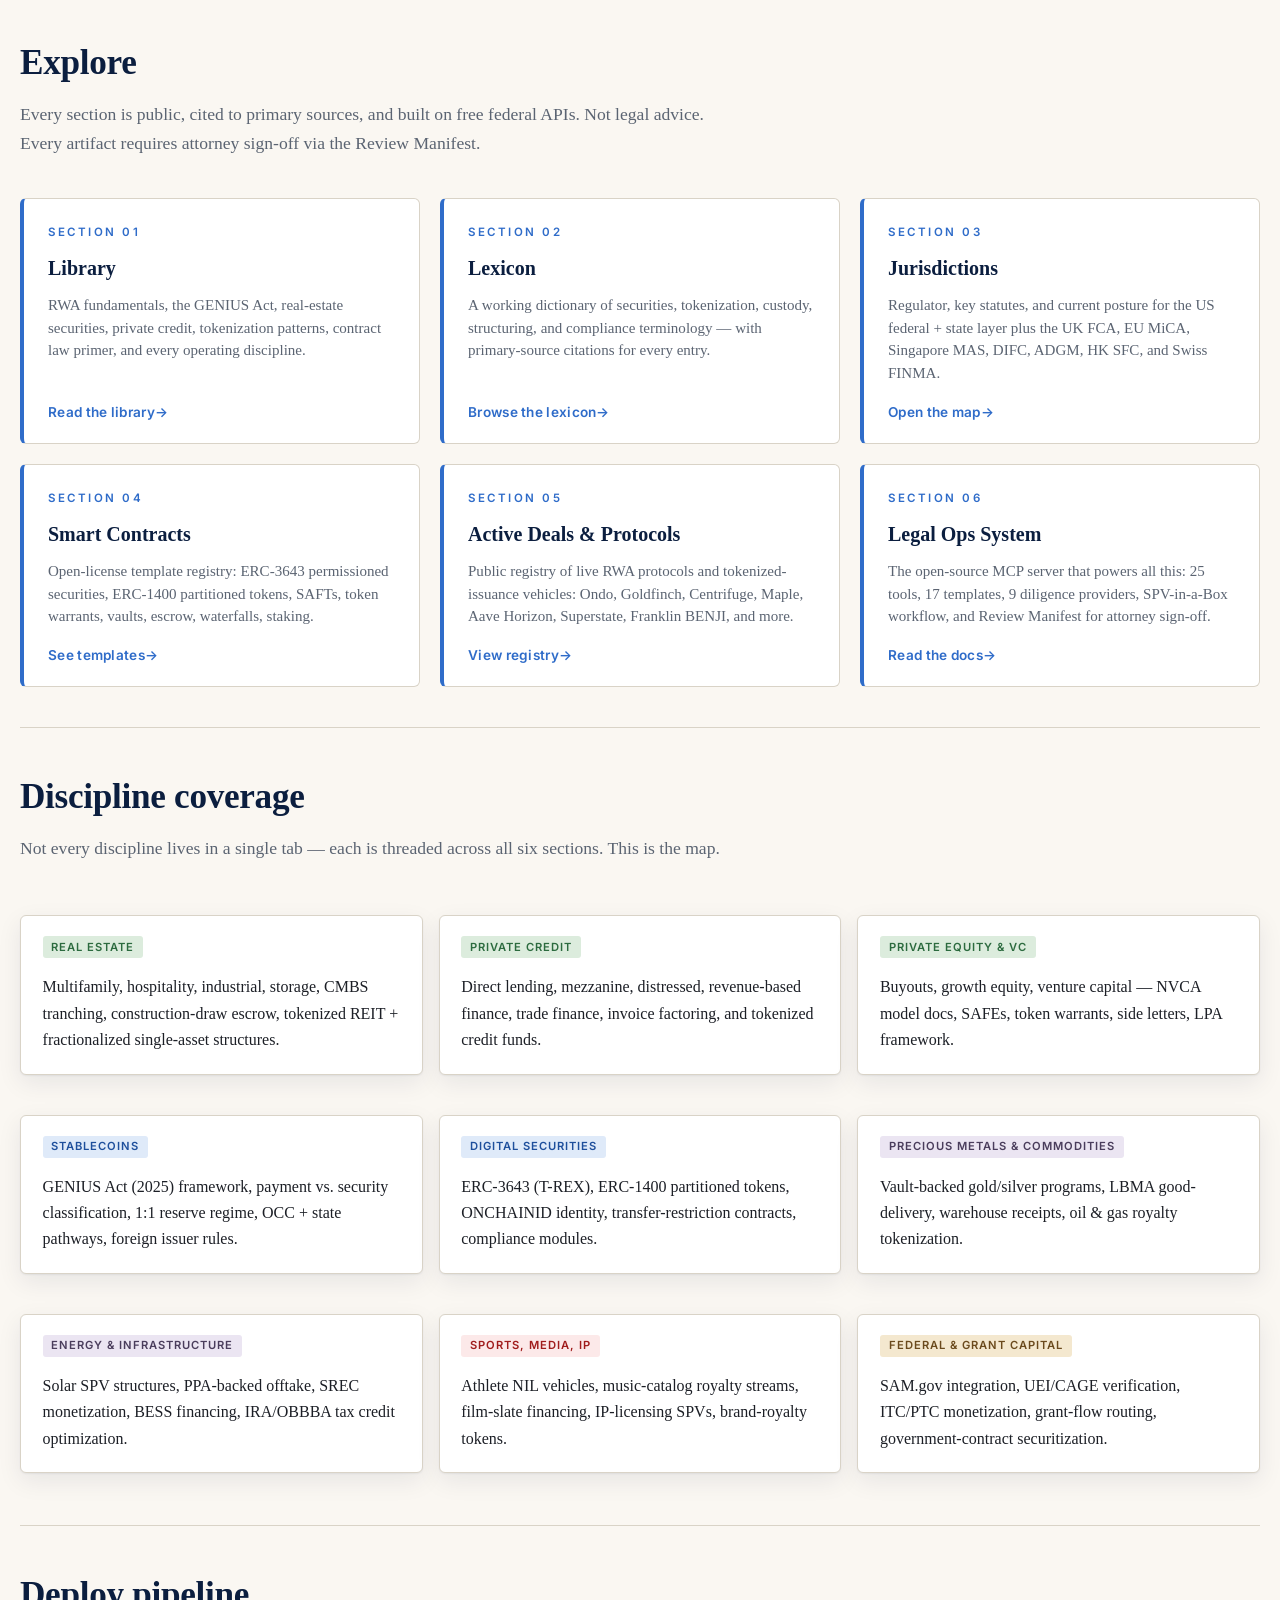
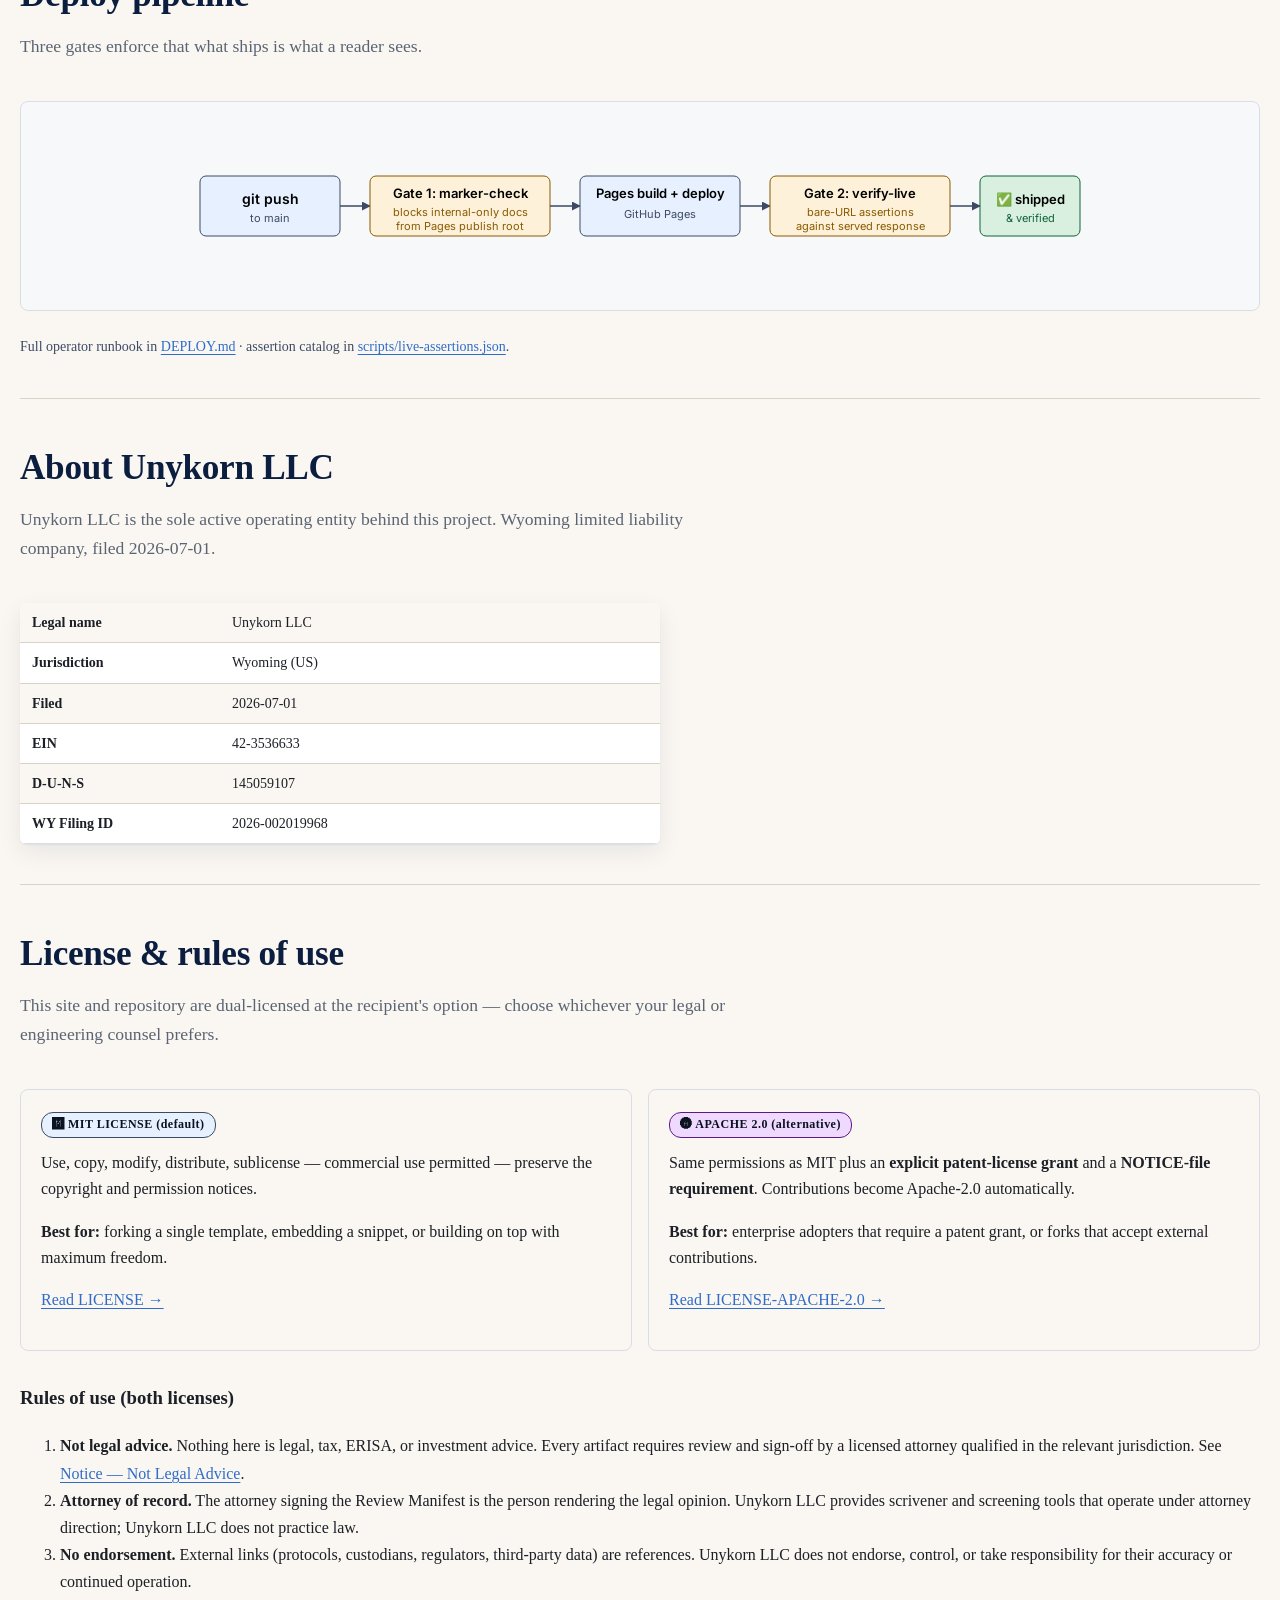
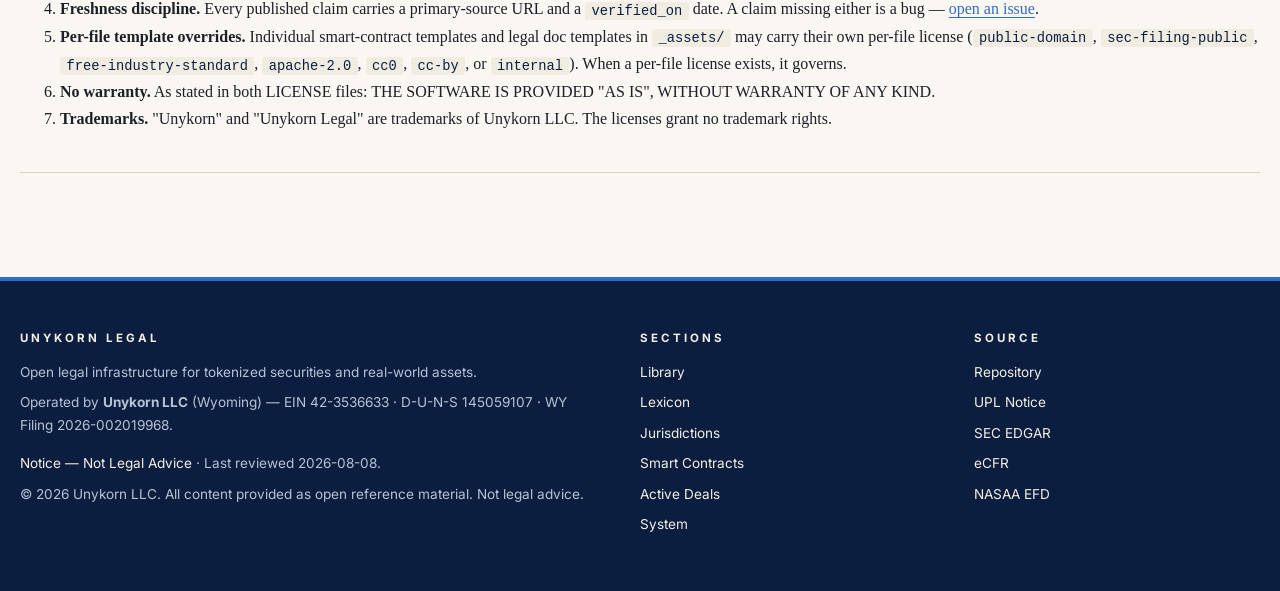
==== commit 4c4f420a: "legal home: remove retired entity line, incident narrative and LEI/MIC row (audit I-13)" ====
--- a/index.html
+++ b/index.html
@@ -229,7 +229,7 @@
 <!-- ==================================================================== -->
 <section id="pipeline" style="margin:40px 0;">
   <h2>Deploy pipeline</h2>
-  <p class="lede">Three gates enforce that what ships is what a reader sees. In the 2026-08-07/08 incidents, two failure modes surfaced: internal-marked documents accidentally published, and fixes that were in HEAD still serving pre-fix content at the canonical URL. Gate 1 blocks the first; Gates 2+3 close the second.</p>
+  <p class="lede">Three gates enforce that what ships is what a reader sees.</p>
 
   <div style="background:#f7f8fa;border:1px solid #d8dde8;border-radius:8px;padding:24px;margin:24px 0;overflow-x:auto;">
     <svg viewBox="0 0 900 160" xmlns="http://www.w3.org/2000/svg" style="width:100%;max-width:900px;height:auto;display:block;margin:0 auto;font-family:Inter,system-ui,sans-serif;">
@@ -289,10 +289,7 @@
     <tr style="border-bottom:1px solid #d8dde8;"><td style="padding:8px 12px;font-weight:600;">EIN</td><td style="padding:8px 12px;">42-3536633</td></tr>
     <tr style="border-bottom:1px solid #d8dde8;"><td style="padding:8px 12px;font-weight:600;">D-U-N-S</td><td style="padding:8px 12px;">145059107</td></tr>
     <tr style="border-bottom:1px solid #d8dde8;"><td style="padding:8px 12px;font-weight:600;">WY Filing ID</td><td style="padding:8px 12px;">2026-002019968</td></tr>
-    <tr><td style="padding:8px 12px;font-weight:600;">GLEIF LEI &middot; ISO MIC</td><td style="padding:8px 12px;color:#8a5a00;"><em>not registered</em></td></tr>
   </table>
-
-  <p style="font-size:13px;color:#3c4a63;">Historical entity <strong>UNYKORN 7777 INC.</strong> was deprecated 2026-08-07. All operations live under Unykorn LLC.</p>
 </section>
 
 <hr class="divider" />
